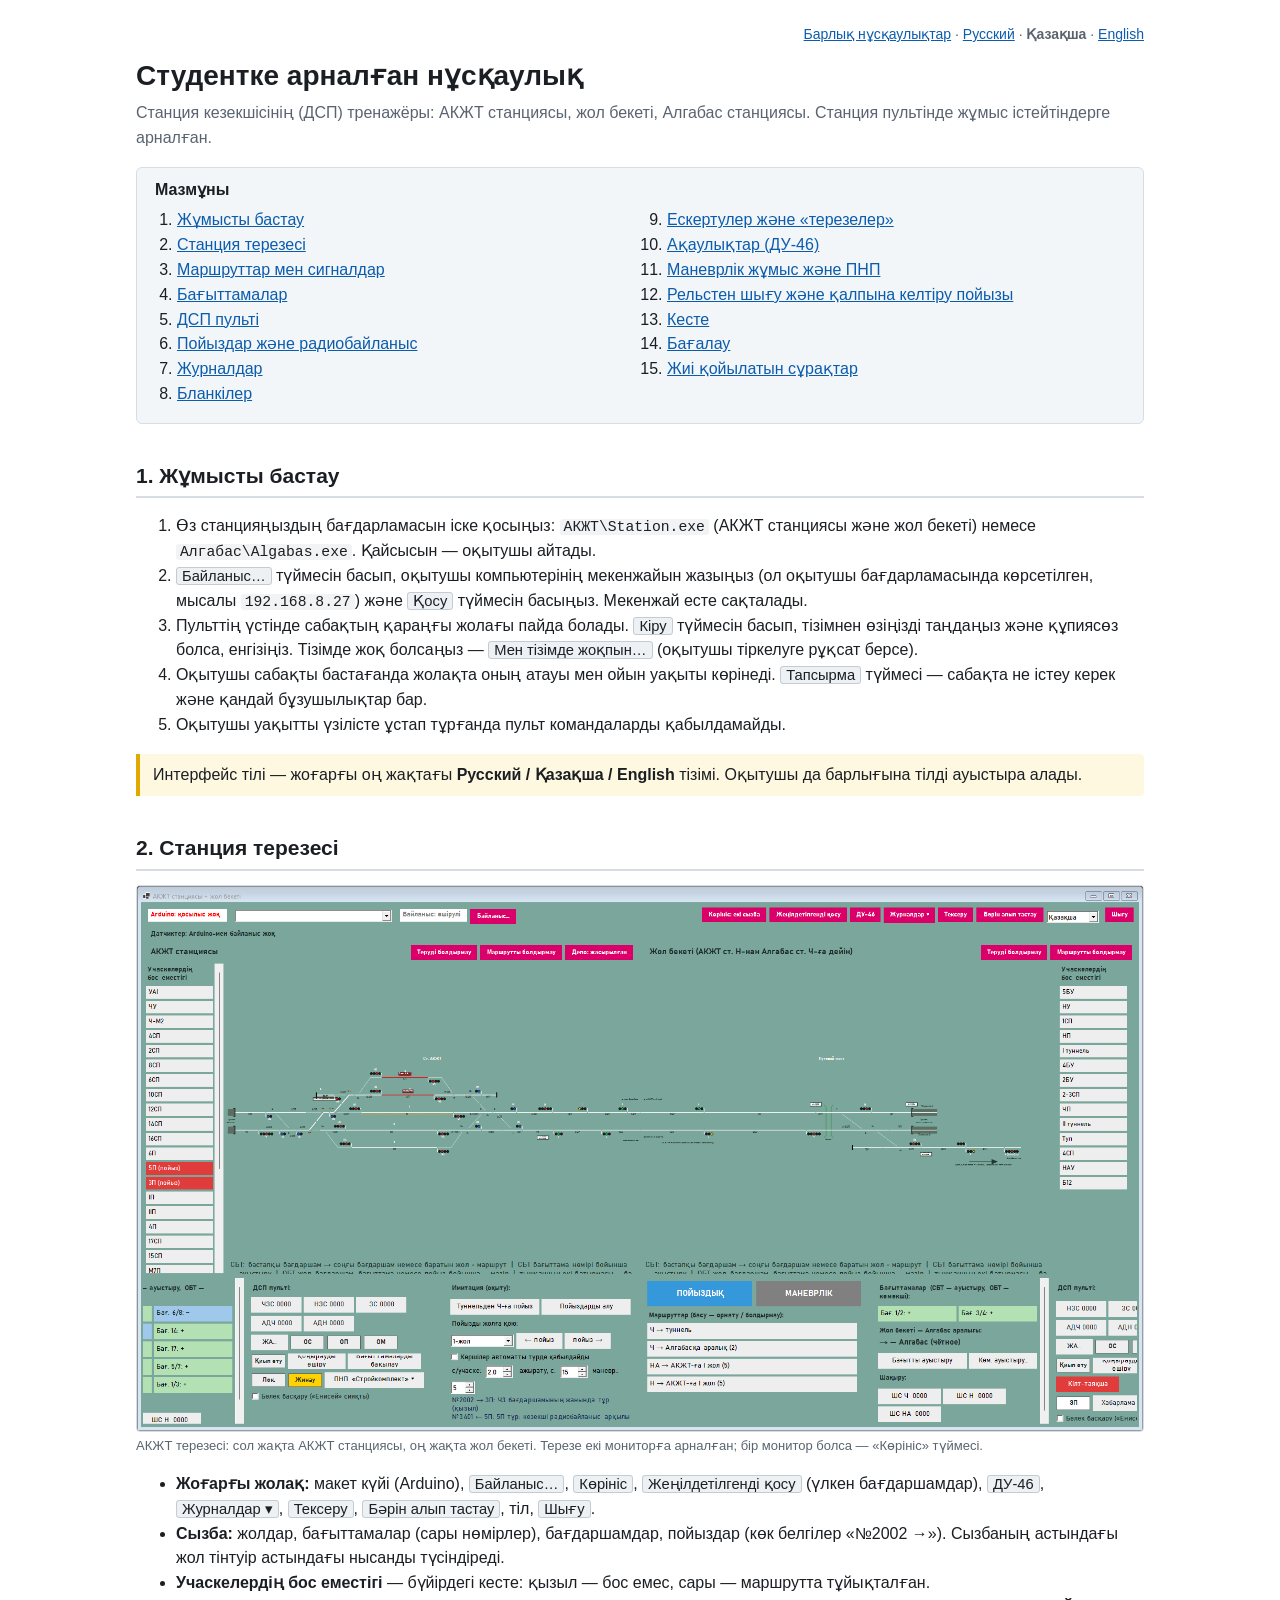
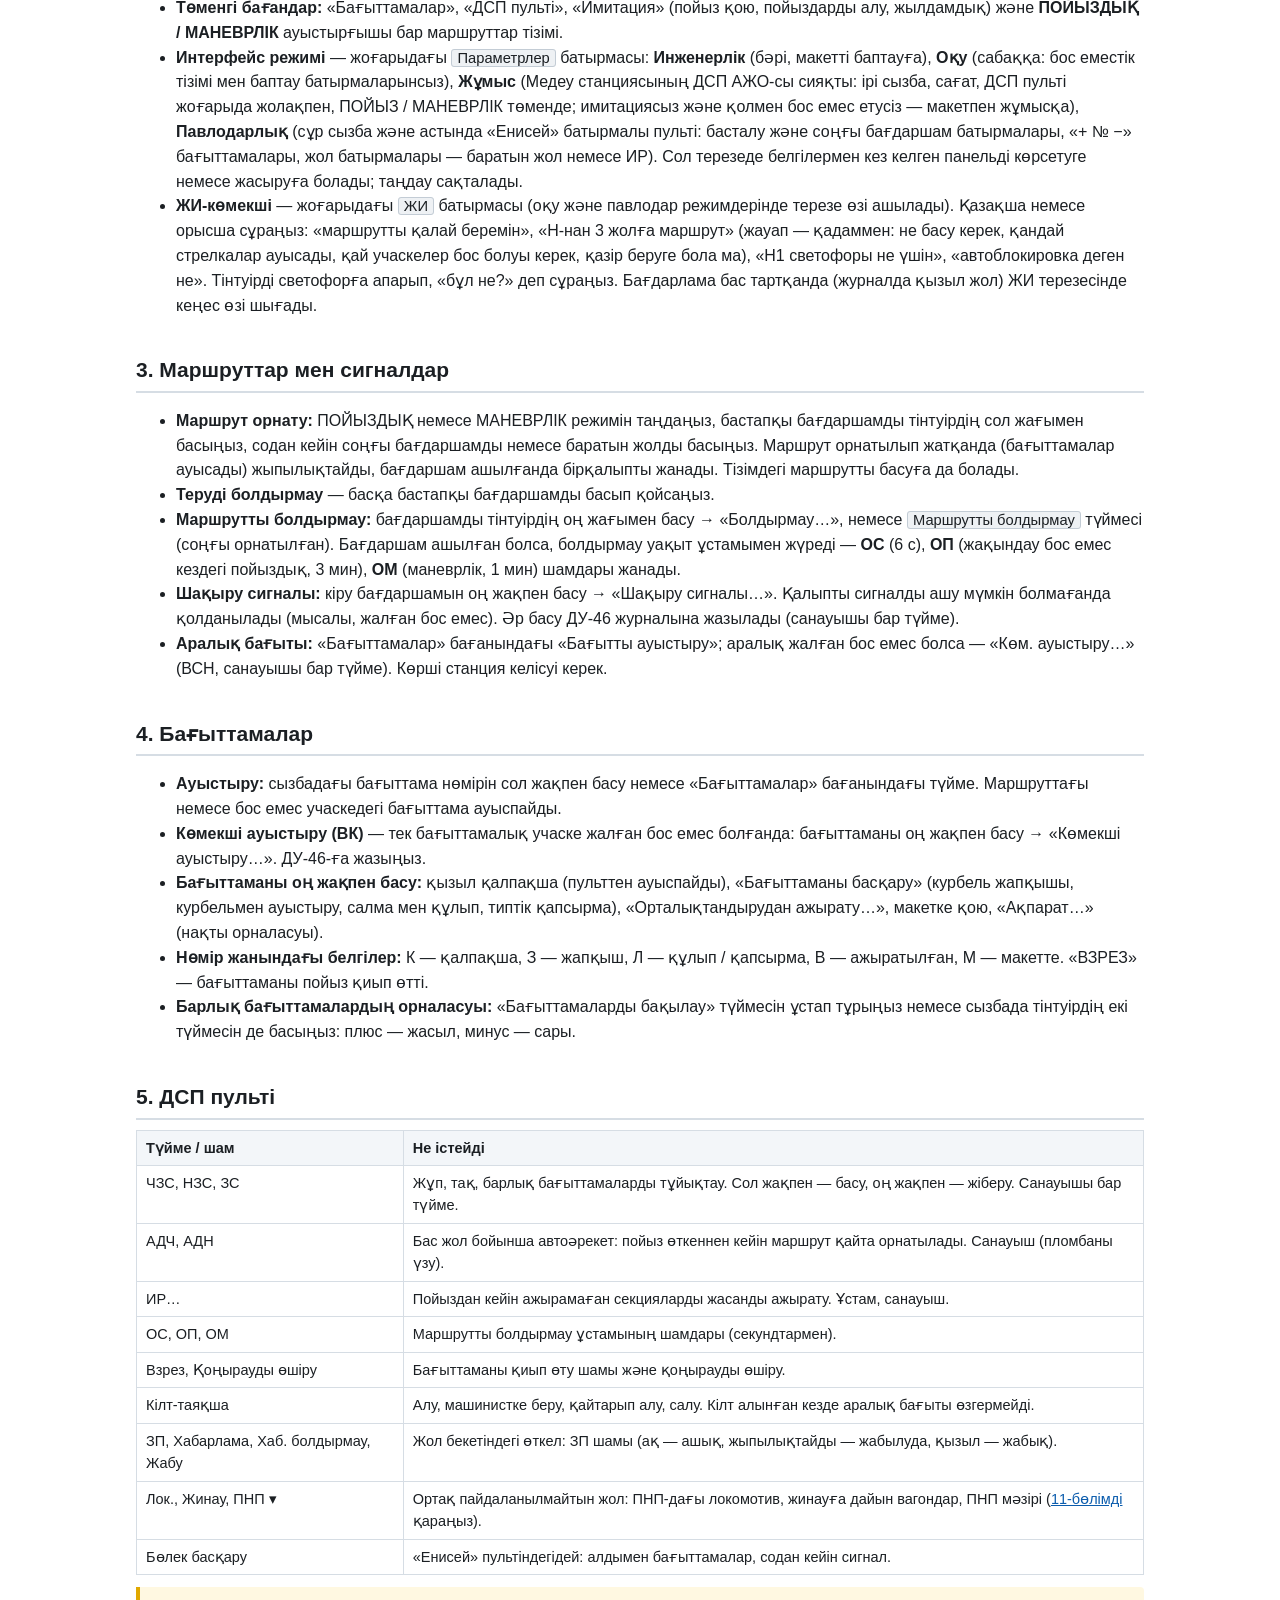
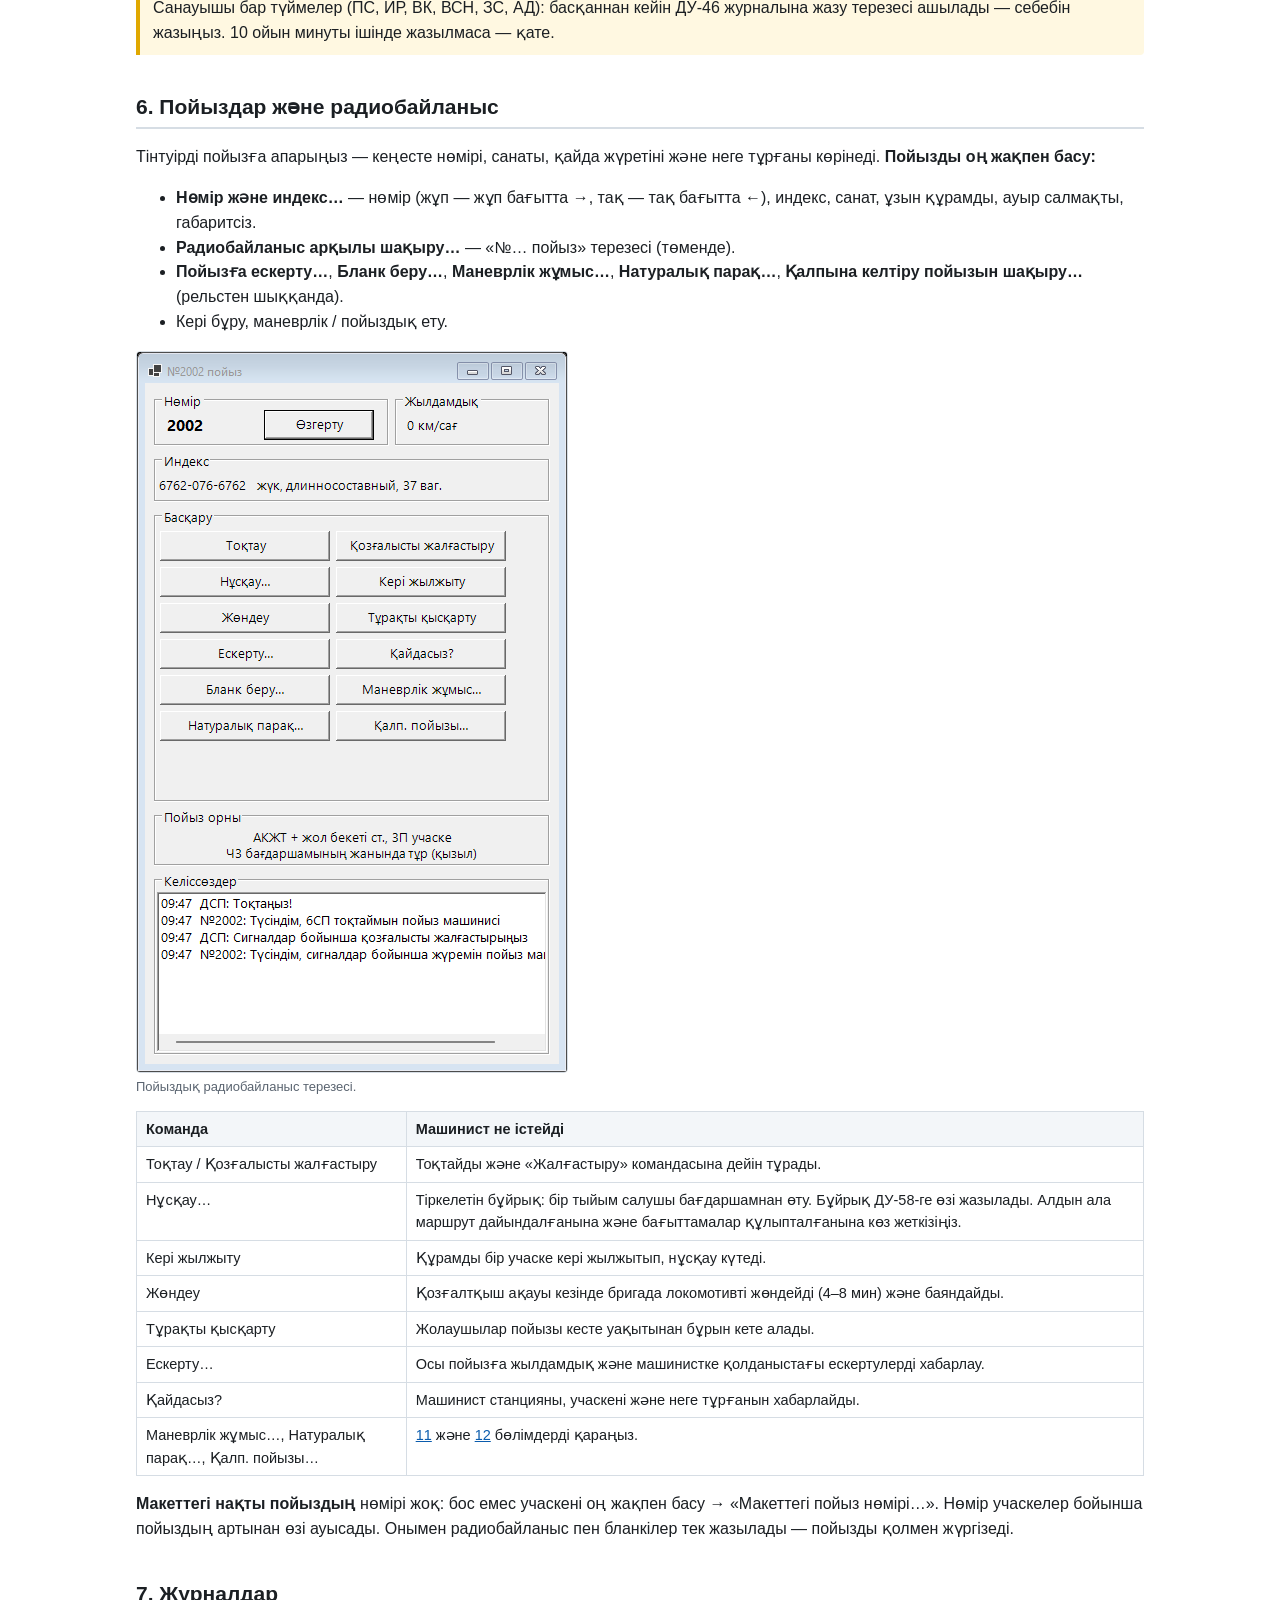
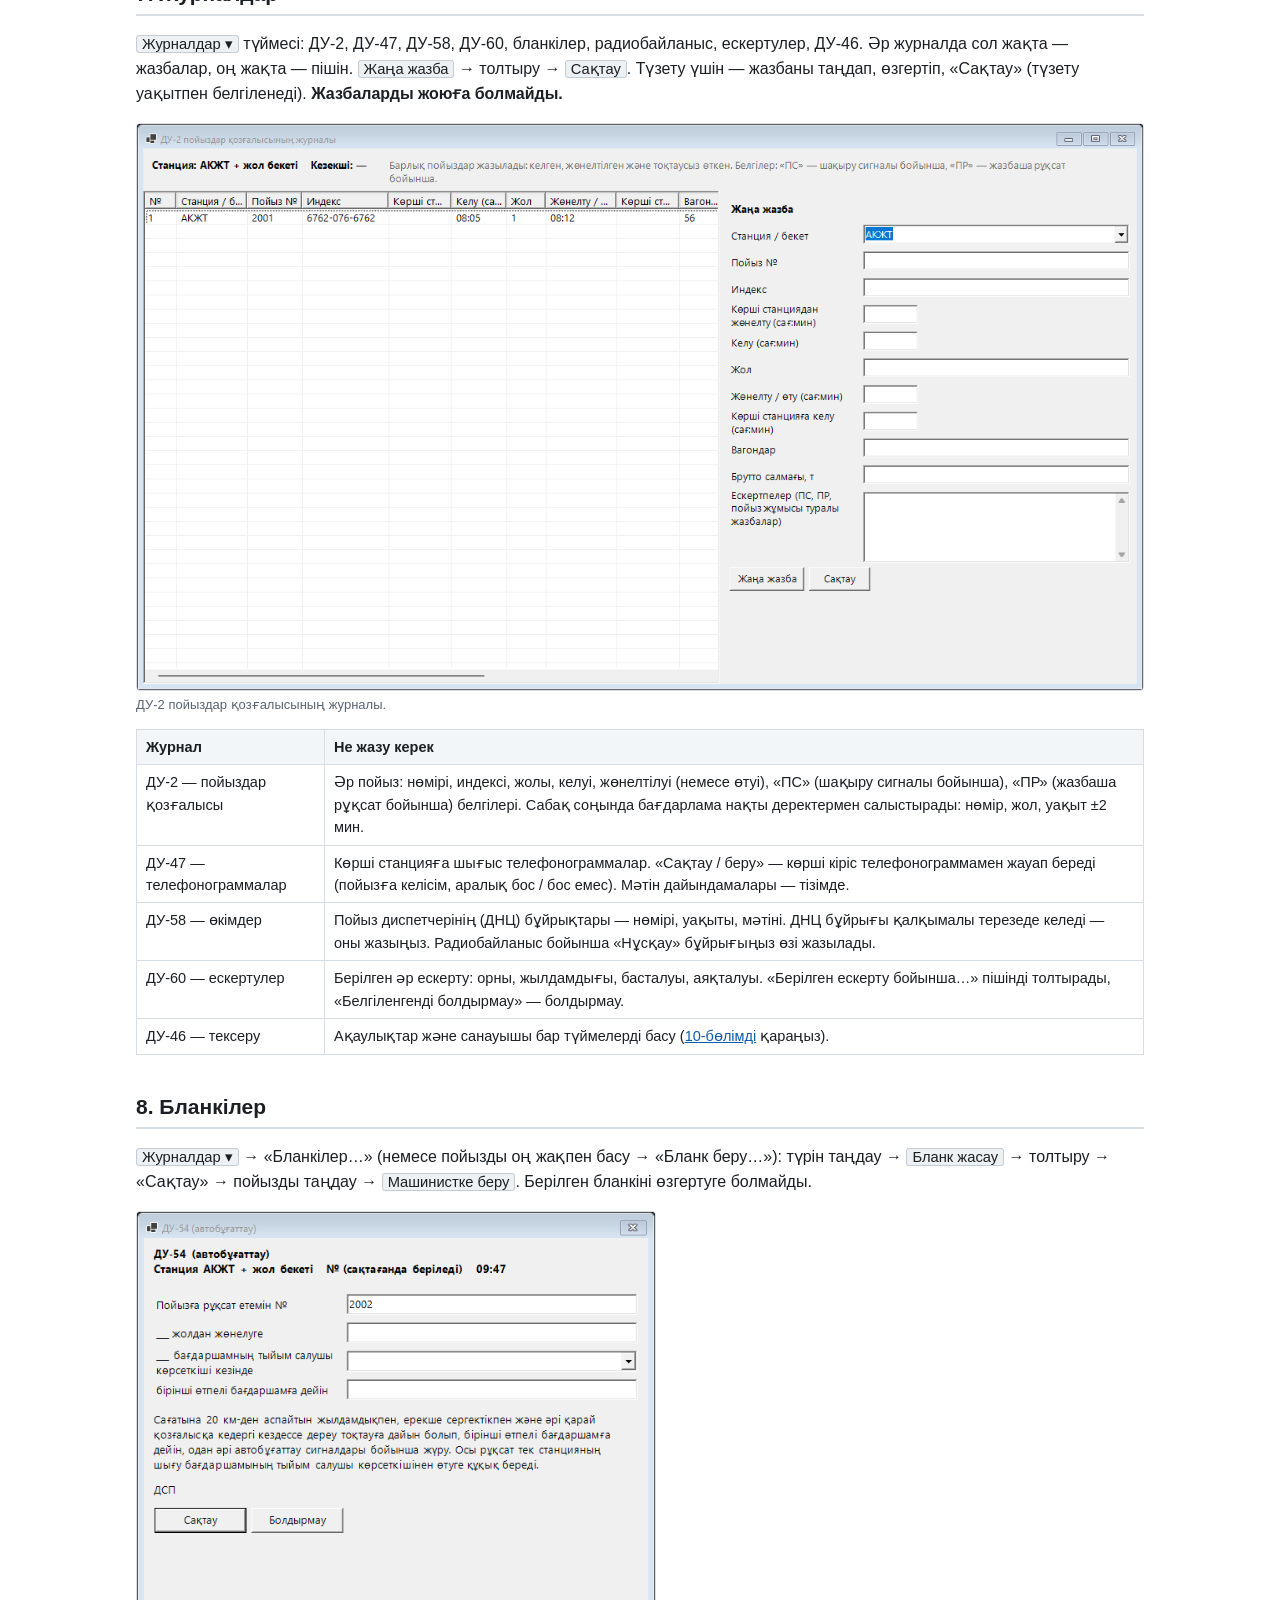
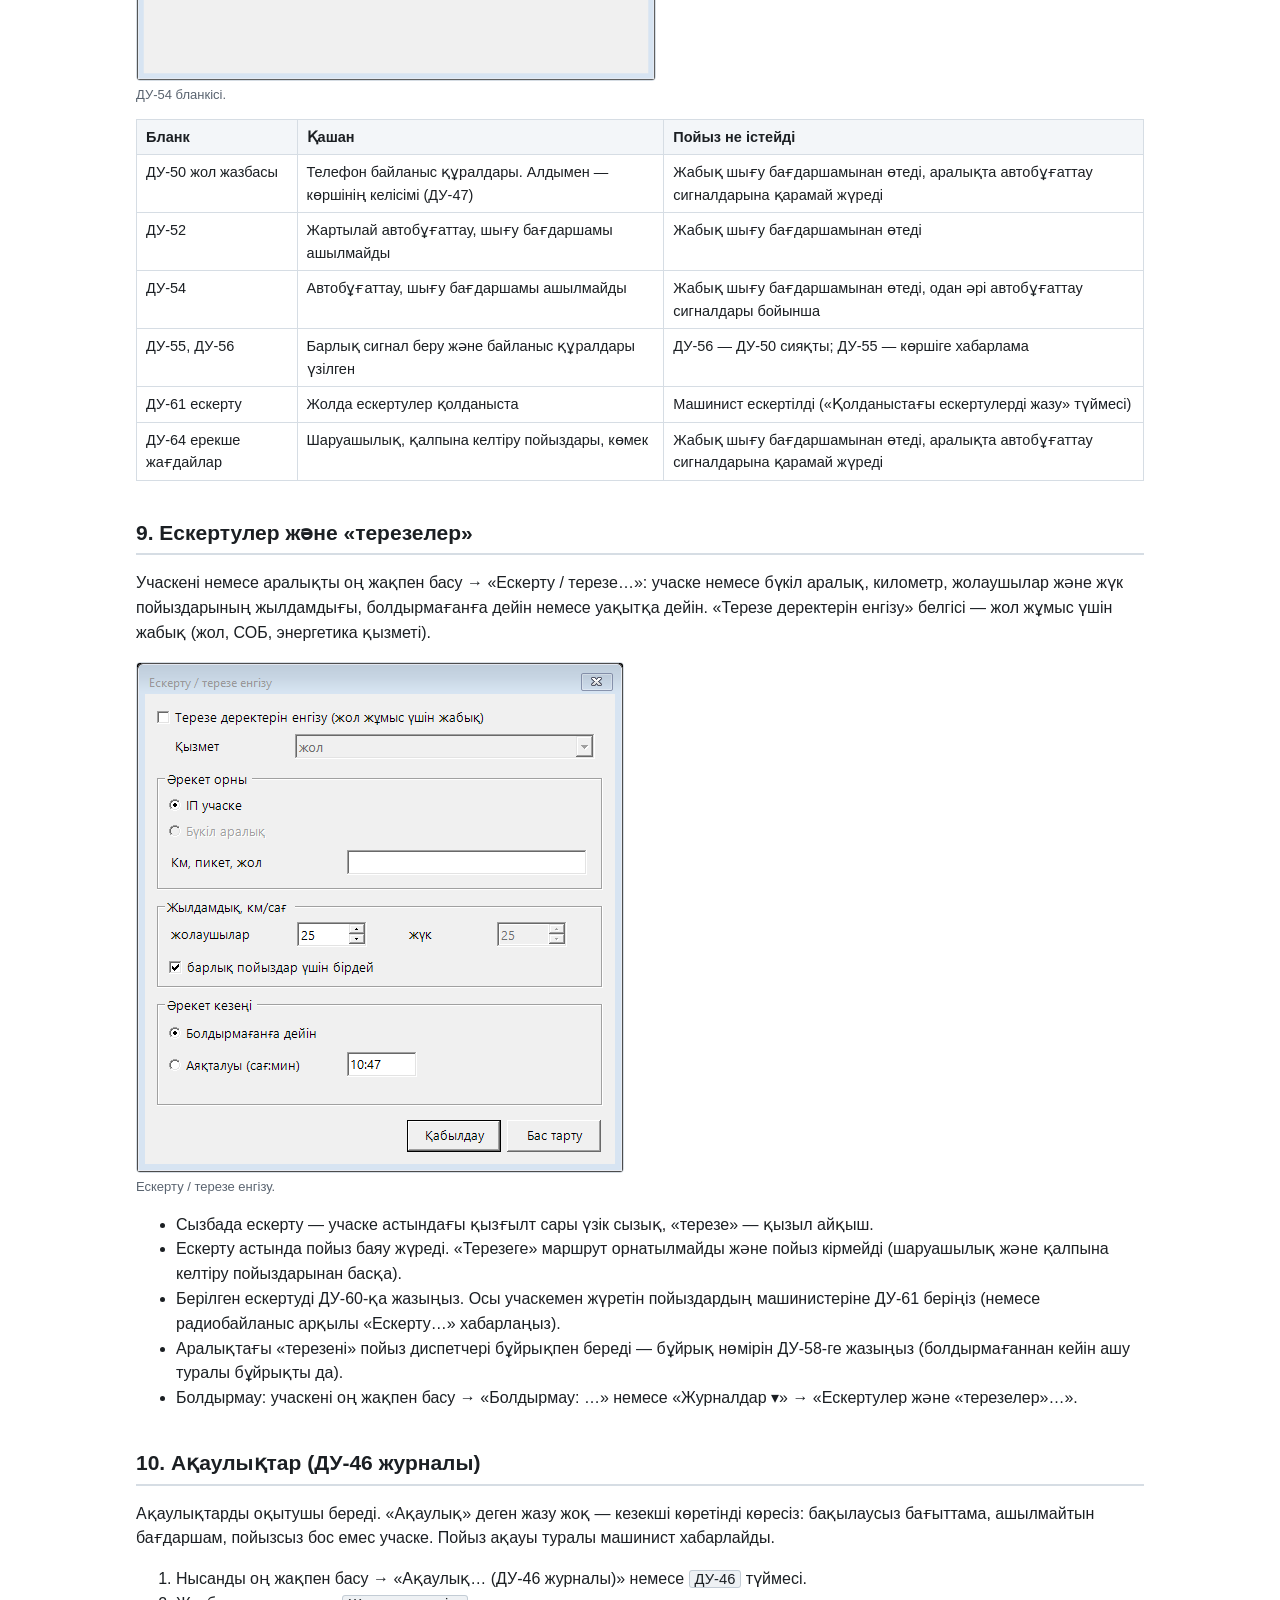
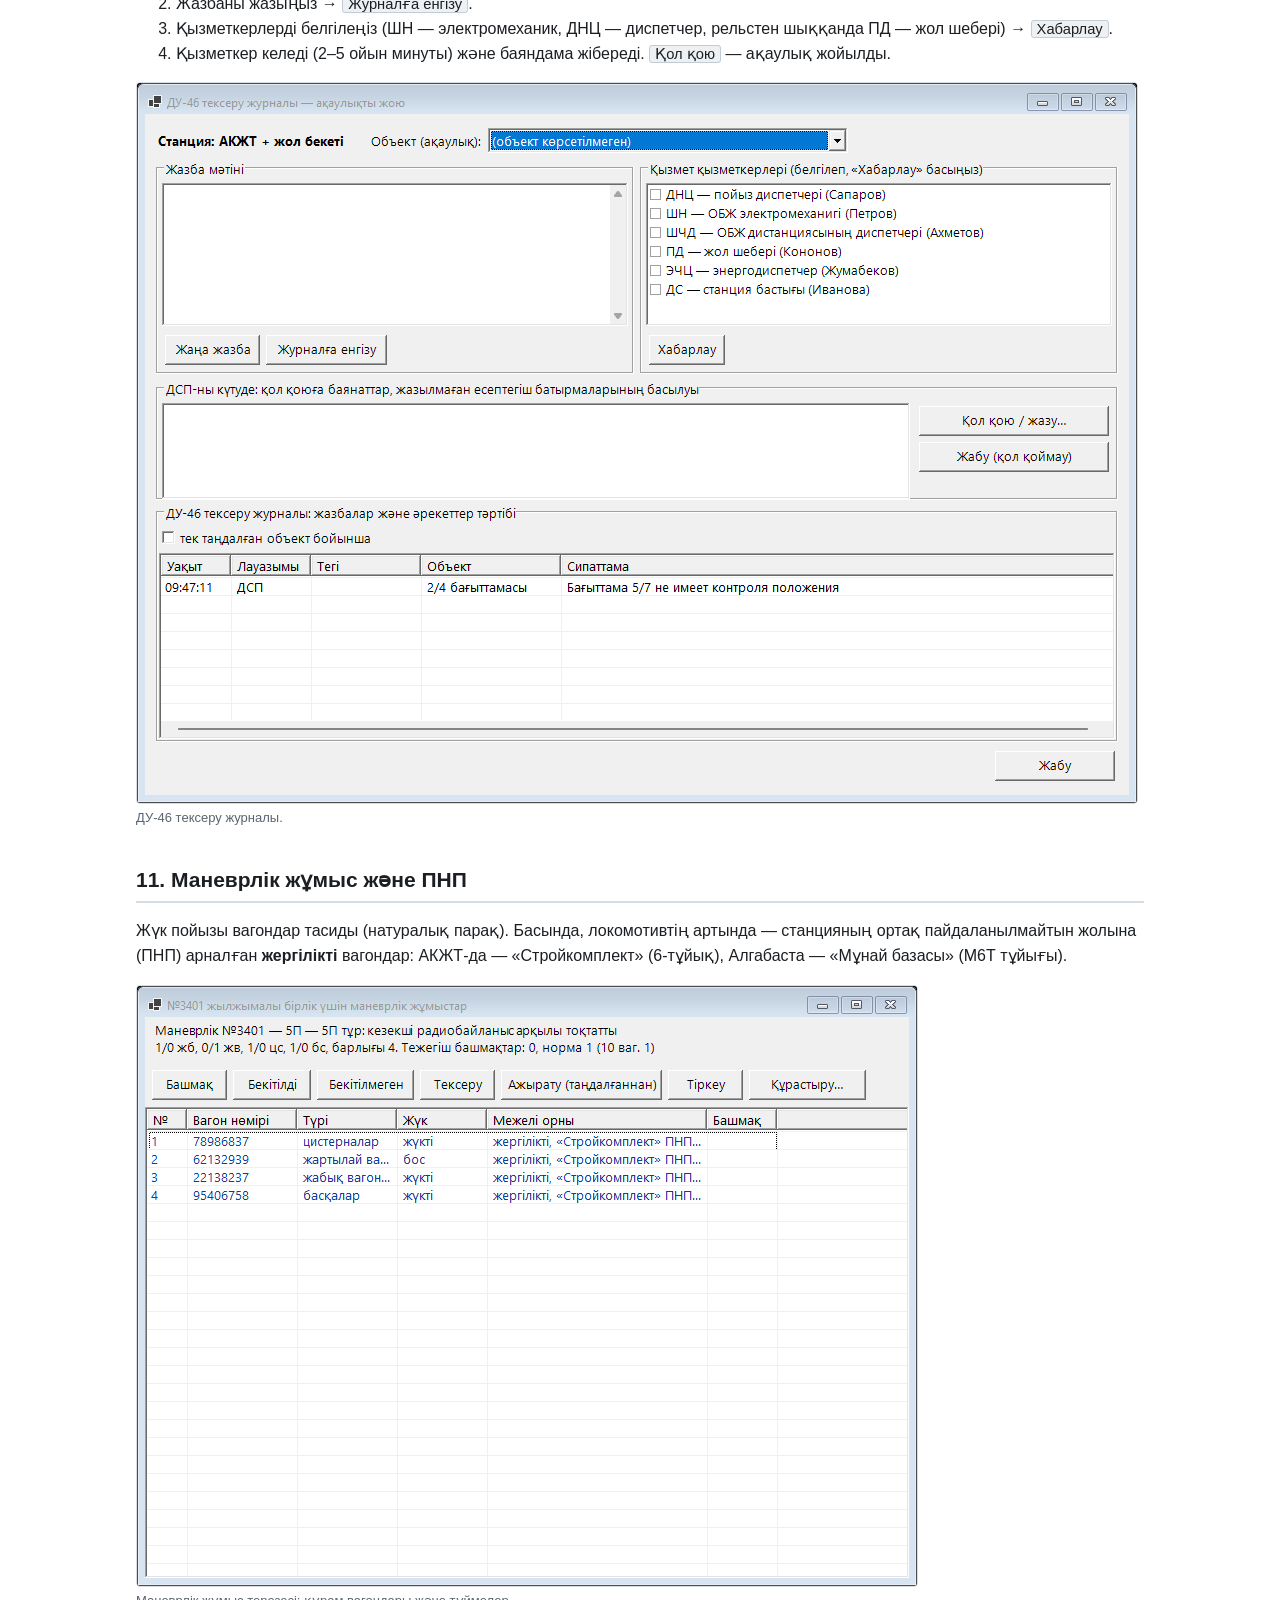
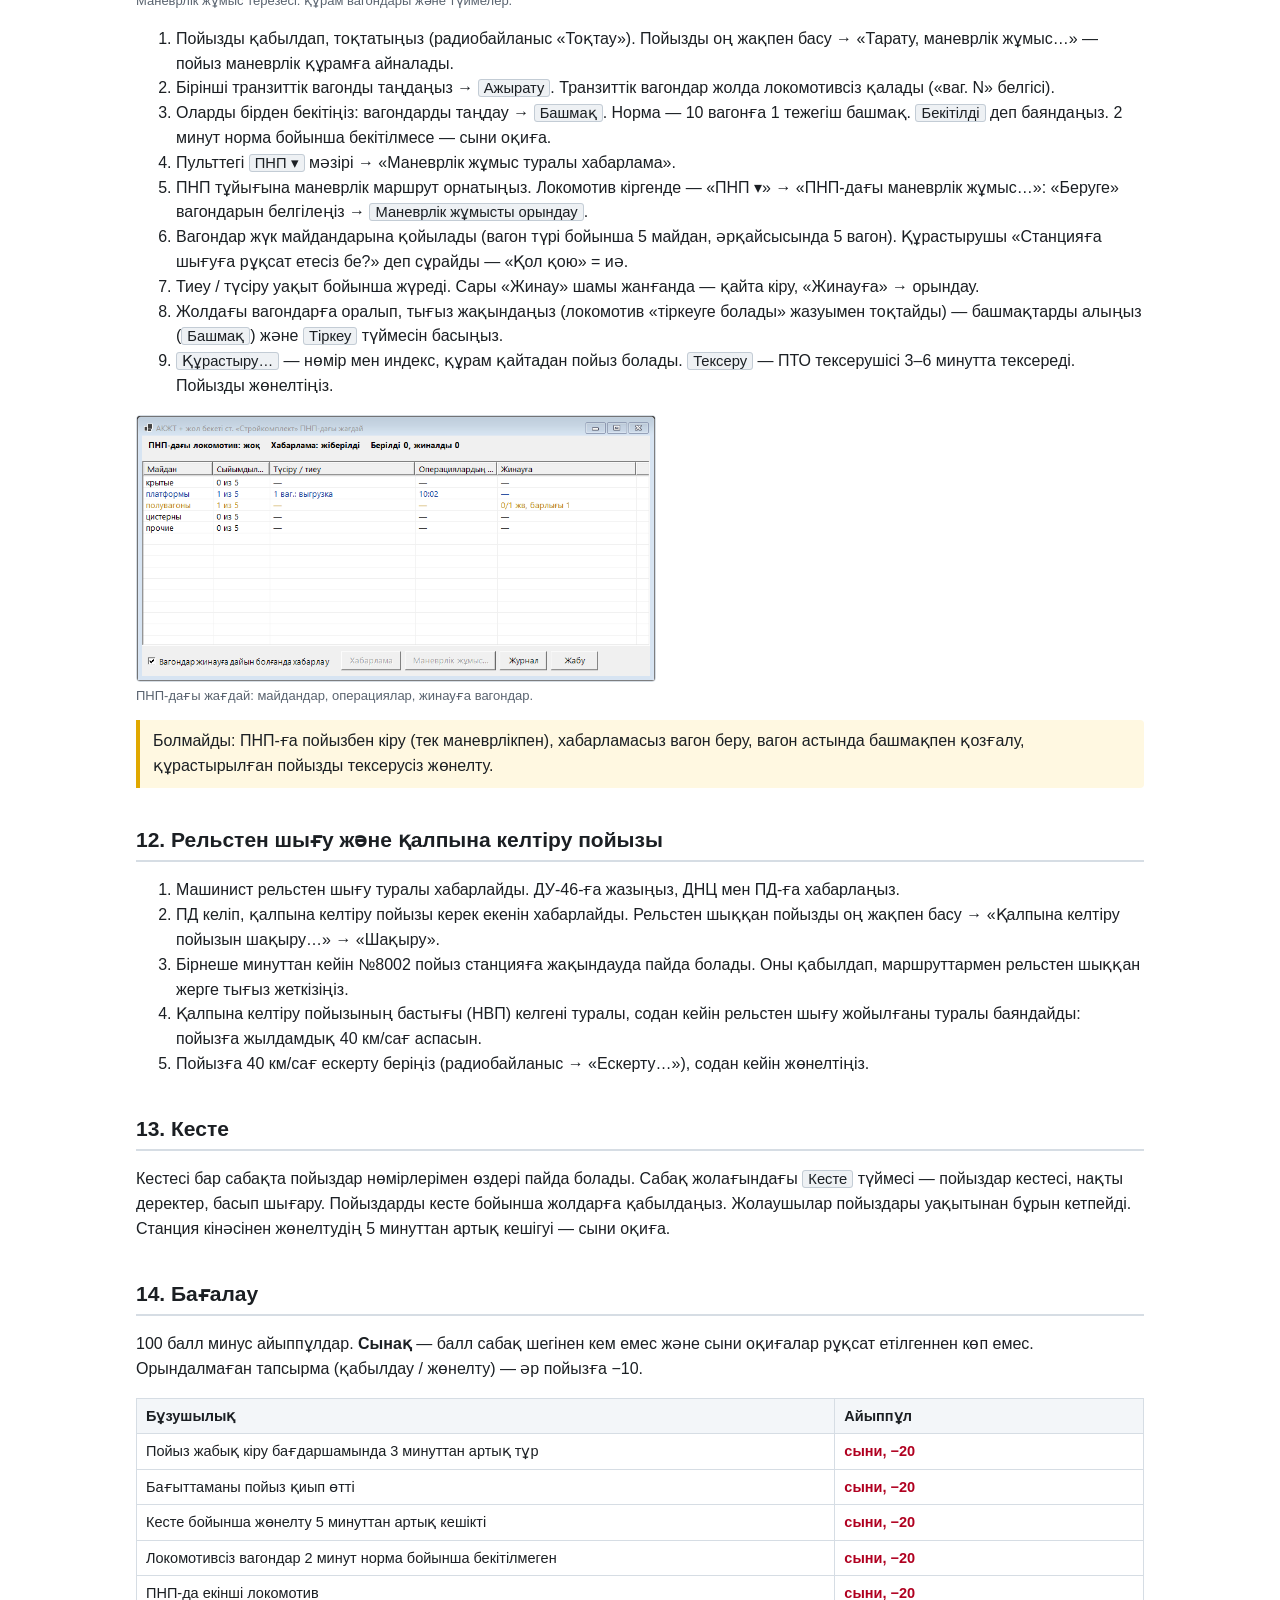
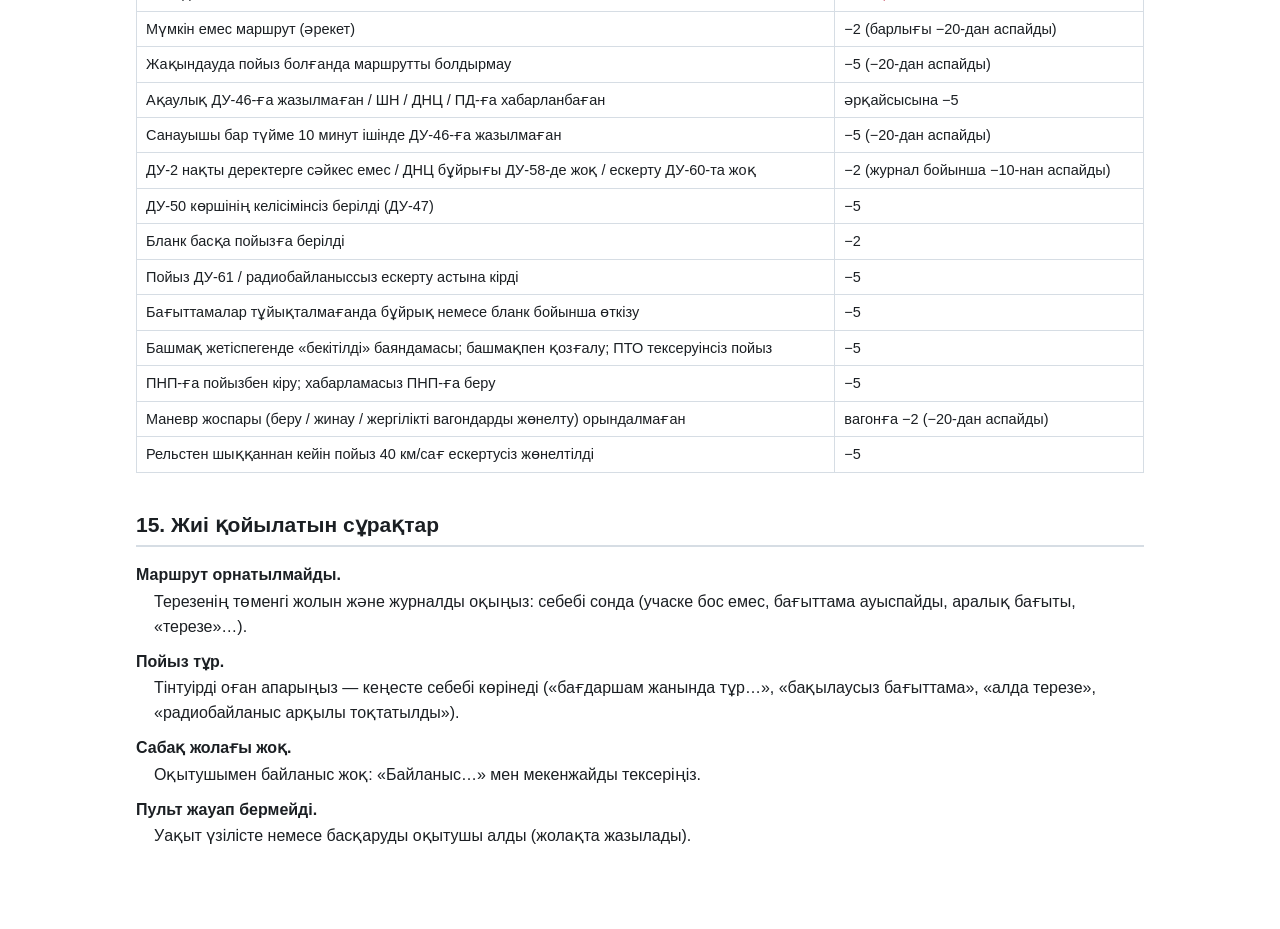
==== Последняя программа/arnur/готовая_программа/Инструкции/student_kk.html @ 36c5c327 "Тренажёр ДСП: первый коммит проекта (АКЖТ + пост, Алгабас, Преподаватель, Сервер) Импорт папки «Посл" ====
<!doctype html>
<html lang="kk">
<head>
<meta charset="utf-8">
<meta name="viewport" content="width=device-width, initial-scale=1">
<title>Студентке арналған нұсқаулық — ДСП тренажёры</title>
<link rel="stylesheet" href="style.css">
</head>
<body>
<main>
<nav class="lang"><a href="index.html">Барлық нұсқаулықтар</a> · <a href="student_ru.html">Русский</a> · <b>Қазақша</b> · <a href="student_en.html">English</a></nav>
<h1>Студентке арналған нұсқаулық</h1>
<p class="sub">Станция кезекшісінің (ДСП) тренажёры: АКЖТ станциясы, жол бекеті, Алгабас станциясы. Станция пультінде жұмыс істейтіндерге арналған.</p>

<nav class="toc"><b>Мазмұны</b>
<ol>
<li><a href="#start">Жұмысты бастау</a></li>
<li><a href="#window">Станция терезесі</a></li>
<li><a href="#routes">Маршруттар мен сигналдар</a></li>
<li><a href="#switches">Бағыттамалар</a></li>
<li><a href="#panel">ДСП пульті</a></li>
<li><a href="#trains">Пойыздар және радиобайланыс</a></li>
<li><a href="#journals">Журналдар</a></li>
<li><a href="#blanks">Бланкілер</a></li>
<li><a href="#warnings">Ескертулер және «терезелер»</a></li>
<li><a href="#faults">Ақаулықтар (ДУ-46)</a></li>
<li><a href="#shunting">Маневрлік жұмыс және ПНП</a></li>
<li><a href="#recovery">Рельстен шығу және қалпына келтіру пойызы</a></li>
<li><a href="#schedule">Кесте</a></li>
<li><a href="#score">Бағалау</a></li>
<li><a href="#faq">Жиі қойылатын сұрақтар</a></li>
</ol></nav>

<h2 id="start">1. Жұмысты бастау</h2>
<ol>
<li>Өз станцияңыздың бағдарламасын іске қосыңыз: <code>АКЖТ\Station.exe</code> (АКЖТ станциясы және жол бекеті) немесе <code>Алгабас\Algabas.exe</code>. Қайсысын — оқытушы айтады.</li>
<li><span class="btn">Байланыс…</span> түймесін басып, оқытушы компьютерінің мекенжайын жазыңыз (ол оқытушы бағдарламасында көрсетілген, мысалы <code>192.168.8.27</code>) және <span class="btn">Қосу</span> түймесін басыңыз. Мекенжай есте сақталады.</li>
<li>Пульттің үстінде сабақтың қараңғы жолағы пайда болады. <span class="btn">Кіру</span> түймесін басып, тізімнен өзіңізді таңдаңыз және құпиясөз болса, енгізіңіз. Тізімде жоқ болсаңыз — <span class="btn">Мен тізімде жоқпын…</span> (оқытушы тіркелуге рұқсат берсе).</li>
<li>Оқытушы сабақты бастағанда жолақта оның атауы мен ойын уақыты көрінеді. <span class="btn">Тапсырма</span> түймесі — сабақта не істеу керек және қандай бұзушылықтар бар.</li>
<li>Оқытушы уақытты үзілісте ұстап тұрғанда пульт командаларды қабылдамайды.</li>
</ol>
<div class="note">Интерфейс тілі — жоғарғы оң жақтағы <b>Русский / Қазақша / English</b> тізімі. Оқытушы да барлығына тілді ауыстыра алады.</div>

<h2 id="window">2. Станция терезесі</h2>
<figure><img src="img/station_kk.png" alt="АКЖТ станциясының терезесі"><figcaption>АКЖТ терезесі: сол жақта АКЖТ станциясы, оң жақта жол бекеті. Терезе екі мониторға арналған; бір монитор болса — «Көрініс» түймесі.</figcaption></figure>
<ul>
<li><b>Жоғарғы жолақ:</b> макет күйі (Arduino), <span class="btn">Байланыс…</span>, <span class="btn">Көрініс</span>, <span class="btn">Жеңілдетілгенді қосу</span> (үлкен бағдаршамдар), <span class="btn">ДУ-46</span>, <span class="btn">Журналдар ▾</span>, <span class="btn">Тексеру</span>, <span class="btn">Бәрін алып тастау</span>, тіл, <span class="btn">Шығу</span>.</li>
<li><b>Сызба:</b> жолдар, бағыттамалар (сары нөмірлер), бағдаршамдар, пойыздар (көк белгілер «№2002 →»). Сызбаның астындағы жол тінтуір астындағы нысанды түсіндіреді.</li>
<li><b>Учаскелердің бос еместігі</b> — бүйірдегі кесте: қызыл — бос емес, сары — маршрутта тұйықталған.</li>
<li><b>Төменгі бағандар:</b> «Бағыттамалар», «ДСП пульті», «Имитация» (пойыз қою, пойыздарды алу, жылдамдық) және <b>ПОЙЫЗДЫҚ / МАНЕВРЛІК</b> ауыстырғышы бар маршруттар тізімі.</li>
<li><b>Интерфейс режимі</b> — жоғарыдағы <span class="btn">Параметрлер</span> батырмасы: <b>Инженерлік</b> (бәрі, макетті баптауға), <b>Оқу</b> (сабаққа: бос еместік тізімі мен баптау батырмаларынсыз), <b>Жұмыс</b> (Медеу станциясының ДСП АЖО-сы сияқты: ірі сызба, сағат, ДСП пульті жоғарыда жолақпен, ПОЙЫЗ / МАНЕВРЛІК төменде; имитациясыз және қолмен бос емес етусіз — макетпен жұмысқа), <b>Павлодарлық</b> (сұр сызба және астында «Енисей» батырмалы пульті: басталу және соңғы бағдаршам батырмалары, «+ № −» бағыттамалары, жол батырмалары — баратын жол немесе ИР). Сол терезеде белгілермен кез келген панельді көрсетуге немесе жасыруға болады; таңдау сақталады.</li>
<li><b>ЖИ-көмекші</b> — жоғарыдағы <span class="btn">ЖИ</span> батырмасы (оқу және павлодар режимдерінде терезе өзі ашылады). Қазақша немесе орысша сұраңыз: «маршрутты қалай беремін», «Н-нан 3 жолға маршрут» (жауап — қадаммен: не басу керек, қандай стрелкалар ауысады, қай учаскелер бос болуы керек, қазір беруге бола ма), «Н1 светофоры не үшін», «автоблокировка деген не». Тінтуірді светофорға апарып, «бұл не?» деп сұраңыз. Бағдарлама бас тартқанда (журналда қызыл жол) ЖИ терезесінде кеңес өзі шығады.</li>
</ul>

<h2 id="routes">3. Маршруттар мен сигналдар</h2>
<ul>
<li><b>Маршрут орнату:</b> ПОЙЫЗДЫҚ немесе МАНЕВРЛІК режимін таңдаңыз, бастапқы бағдаршамды тінтуірдің сол жағымен басыңыз, содан кейін соңғы бағдаршамды немесе баратын жолды басыңыз. Маршрут орнатылып жатқанда (бағыттамалар ауысады) жыпылықтайды, бағдаршам ашылғанда бірқалыпты жанады. Тізімдегі маршрутты басуға да болады.</li>
<li><b>Теруді болдырмау</b> — басқа бастапқы бағдаршамды басып қойсаңыз.</li>
<li><b>Маршрутты болдырмау:</b> бағдаршамды тінтуірдің оң жағымен басу → «Болдырмау…», немесе <span class="btn">Маршрутты болдырмау</span> түймесі (соңғы орнатылған). Бағдаршам ашылған болса, болдырмау уақыт ұстамымен жүреді — <b>ОС</b> (6 с), <b>ОП</b> (жақындау бос емес кездегі пойыздық, 3 мин), <b>ОМ</b> (маневрлік, 1 мин) шамдары жанады.</li>
<li><b>Шақыру сигналы:</b> кіру бағдаршамын оң жақпен басу → «Шақыру сигналы…». Қалыпты сигналды ашу мүмкін болмағанда қолданылады (мысалы, жалған бос емес). Әр басу ДУ-46 журналына жазылады (санауышы бар түйме).</li>
<li><b>Аралық бағыты:</b> «Бағыттамалар» бағанындағы «Бағытты ауыстыру»; аралық жалған бос емес болса — «Көм. ауыстыру…» (ВСН, санауышы бар түйме). Көрші станция келісуі керек.</li>
</ul>

<h2 id="switches">4. Бағыттамалар</h2>
<ul>
<li><b>Ауыстыру:</b> сызбадағы бағыттама нөмірін сол жақпен басу немесе «Бағыттамалар» бағанындағы түйме. Маршруттағы немесе бос емес учаскедегі бағыттама ауыспайды.</li>
<li><b>Көмекші ауыстыру (ВК)</b> — тек бағыттамалық учаске жалған бос емес болғанда: бағыттаманы оң жақпен басу → «Көмекші ауыстыру…». ДУ-46-ға жазыңыз.</li>
<li><b>Бағыттаманы оң жақпен басу:</b> қызыл қалпақша (пульттен ауыспайды), «Бағыттаманы басқару» (курбель жапқышы, курбельмен ауыстыру, салма мен құлып, типтік қапсырма), «Орталықтандырудан ажырату…», макетке қою, «Ақпарат…» (нақты орналасуы).</li>
<li><b>Нөмір жанындағы белгілер:</b> К — қалпақша, З — жапқыш, Л — құлып / қапсырма, В — ажыратылған, М — макетте. «ВЗРЕЗ» — бағыттаманы пойыз қиып өтті.</li>
<li><b>Барлық бағыттамалардың орналасуы:</b> «Бағыттамаларды бақылау» түймесін ұстап тұрыңыз немесе сызбада тінтуірдің екі түймесін де басыңыз: плюс — жасыл, минус — сары.</li>
</ul>

<h2 id="panel">5. ДСП пульті</h2>
<table>
<tr><th>Түйме / шам</th><th>Не істейді</th></tr>
<tr><td>ЧЗС, НЗС, ЗС</td><td>Жұп, тақ, барлық бағыттамаларды тұйықтау. Сол жақпен — басу, оң жақпен — жіберу. Санауышы бар түйме.</td></tr>
<tr><td>АДЧ, АДН</td><td>Бас жол бойынша автоәрекет: пойыз өткеннен кейін маршрут қайта орнатылады. Санауыш (пломбаны үзу).</td></tr>
<tr><td>ИР…</td><td>Пойыздан кейін ажырамаған секцияларды жасанды ажырату. Ұстам, санауыш.</td></tr>
<tr><td>ОС, ОП, ОМ</td><td>Маршрутты болдырмау ұстамының шамдары (секундтармен).</td></tr>
<tr><td>Взрез, Қоңырауды өшіру</td><td>Бағыттаманы қиып өту шамы және қоңырауды өшіру.</td></tr>
<tr><td>Кілт-таяқша</td><td>Алу, машинистке беру, қайтарып алу, салу. Кілт алынған кезде аралық бағыты өзгермейді.</td></tr>
<tr><td>ЗП, Хабарлама, Хаб. болдырмау, Жабу</td><td>Жол бекетіндегі өткел: ЗП шамы (ақ — ашық, жыпылықтайды — жабылуда, қызыл — жабық).</td></tr>
<tr><td>Лок., Жинау, ПНП ▾</td><td>Ортақ пайдаланылмайтын жол: ПНП-дағы локомотив, жинауға дайын вагондар, ПНП мәзірі (<a href="#shunting">11-бөлімді</a> қараңыз).</td></tr>
<tr><td>Бөлек басқару</td><td>«Енисей» пультіндегідей: алдымен бағыттамалар, содан кейін сигнал.</td></tr>
</table>
<div class="note">Санауышы бар түймелер (ПС, ИР, ВК, ВСН, ЗС, АД): басқаннан кейін ДУ-46 журналына жазу терезесі ашылады — себебін жазыңыз. 10 ойын минуты ішінде жазылмаса — қате.</div>

<h2 id="trains">6. Пойыздар және радиобайланыс</h2>
<p>Тінтуірді пойызға апарыңыз — кеңесте нөмірі, санаты, қайда жүретіні және неге тұрғаны көрінеді. <b>Пойызды оң жақпен басу:</b></p>
<ul>
<li><b>Нөмір және индекс…</b> — нөмір (жұп — жұп бағытта →, тақ — тақ бағытта ←), индекс, санат, ұзын құрамды, ауыр салмақты, габаритсіз.</li>
<li><b>Радиобайланыс арқылы шақыру…</b> — «№… пойыз» терезесі (төменде).</li>
<li><b>Пойызға ескерту…</b>, <b>Бланк беру…</b>, <b>Маневрлік жұмыс…</b>, <b>Натуралық парақ…</b>, <b>Қалпына келтіру пойызын шақыру…</b> (рельстен шыққанда).</li>
<li>Кері бұру, маневрлік / пойыздық ету.</li>
</ul>
<figure class="small"><img src="img/radio_kk.png" alt="Радиобайланыс"><figcaption>Пойыздық радиобайланыс терезесі.</figcaption></figure>
<table>
<tr><th>Команда</th><th>Машинист не істейді</th></tr>
<tr><td>Тоқтау / Қозғалысты жалғастыру</td><td>Тоқтайды және «Жалғастыру» командасына дейін тұрады.</td></tr>
<tr><td>Нұсқау…</td><td>Тіркелетін бұйрық: бір тыйым салушы бағдаршамнан өту. Бұйрық ДУ-58-ге өзі жазылады. Алдын ала маршрут дайындалғанына және бағыттамалар құлыпталғанына көз жеткізіңіз.</td></tr>
<tr><td>Кері жылжыту</td><td>Құрамды бір учаске кері жылжытып, нұсқау күтеді.</td></tr>
<tr><td>Жөндеу</td><td>Қозғалтқыш ақауы кезінде бригада локомотивті жөндейді (4–8 мин) және баяндайды.</td></tr>
<tr><td>Тұрақты қысқарту</td><td>Жолаушылар пойызы кесте уақытынан бұрын кете алады.</td></tr>
<tr><td>Ескерту…</td><td>Осы пойызға жылдамдық және машинистке қолданыстағы ескертулерді хабарлау.</td></tr>
<tr><td>Қайдасыз?</td><td>Машинист станцияны, учаскені және неге тұрғанын хабарлайды.</td></tr>
<tr><td>Маневрлік жұмыс…, Натуралық парақ…, Қалп. пойызы…</td><td><a href="#shunting">11</a> және <a href="#recovery">12</a> бөлімдерді қараңыз.</td></tr>
</table>
<p><b>Макеттегі нақты пойыздың</b> нөмірі жоқ: бос емес учаскені оң жақпен басу → «Макеттегі пойыз нөмірі…». Нөмір учаскелер бойынша пойыздың артынан өзі ауысады. Онымен радиобайланыс пен бланкілер тек жазылады — пойызды қолмен жүргізеді.</p>

<h2 id="journals">7. Журналдар</h2>
<p><span class="btn">Журналдар ▾</span> түймесі: ДУ-2, ДУ-47, ДУ-58, ДУ-60, бланкілер, радиобайланыс, ескертулер, ДУ-46. Әр журналда сол жақта — жазбалар, оң жақта — пішін. <span class="btn">Жаңа жазба</span> → толтыру → <span class="btn">Сақтау</span>. Түзету үшін — жазбаны таңдап, өзгертіп, «Сақтау» (түзету уақытпен белгіленеді). <b>Жазбаларды жоюға болмайды.</b></p>
<figure><img src="img/du2_kk.png" alt="ДУ-2 журналы"><figcaption>ДУ-2 пойыздар қозғалысының журналы.</figcaption></figure>
<table>
<tr><th>Журнал</th><th>Не жазу керек</th></tr>
<tr><td>ДУ-2 — пойыздар қозғалысы</td><td>Әр пойыз: нөмірі, индексі, жолы, келуі, жөнелтілуі (немесе өтуі), «ПС» (шақыру сигналы бойынша), «ПР» (жазбаша рұқсат бойынша) белгілері. Сабақ соңында бағдарлама нақты деректермен салыстырады: нөмір, жол, уақыт ±2 мин.</td></tr>
<tr><td>ДУ-47 — телефонограммалар</td><td>Көрші станцияға шығыс телефонограммалар. «Сақтау / беру» — көрші кіріс телефонограммамен жауап береді (пойызға келісім, аралық бос / бос емес). Мәтін дайындамалары — тізімде.</td></tr>
<tr><td>ДУ-58 — өкімдер</td><td>Пойыз диспетчерінің (ДНЦ) бұйрықтары — нөмірі, уақыты, мәтіні. ДНЦ бұйрығы қалқымалы терезеде келеді — оны жазыңыз. Радиобайланыс бойынша «Нұсқау» бұйрығыңыз өзі жазылады.</td></tr>
<tr><td>ДУ-60 — ескертулер</td><td>Берілген әр ескерту: орны, жылдамдығы, басталуы, аяқталуы. «Берілген ескерту бойынша…» пішінді толтырады, «Белгіленгенді болдырмау» — болдырмау.</td></tr>
<tr><td>ДУ-46 — тексеру</td><td>Ақаулықтар және санауышы бар түймелерді басу (<a href="#faults">10-бөлімді</a> қараңыз).</td></tr>
</table>

<h2 id="blanks">8. Бланкілер</h2>
<p><span class="btn">Журналдар ▾</span> → «Бланкілер…» (немесе пойызды оң жақпен басу → «Бланк беру…»): түрін таңдау → <span class="btn">Бланк жасау</span> → толтыру → «Сақтау» → пойызды таңдау → <span class="btn">Машинистке беру</span>. Берілген бланкіні өзгертуге болмайды.</p>
<figure class="small"><img src="img/du54_kk.png" alt="ДУ-54 бланкісі"><figcaption>ДУ-54 бланкісі.</figcaption></figure>
<table>
<tr><th>Бланк</th><th>Қашан</th><th>Пойыз не істейді</th></tr>
<tr><td>ДУ-50 жол жазбасы</td><td>Телефон байланыс құралдары. Алдымен — көршінің келісімі (ДУ-47)</td><td>Жабық шығу бағдаршамынан өтеді, аралықта автобұғаттау сигналдарына қарамай жүреді</td></tr>
<tr><td>ДУ-52</td><td>Жартылай автобұғаттау, шығу бағдаршамы ашылмайды</td><td>Жабық шығу бағдаршамынан өтеді</td></tr>
<tr><td>ДУ-54</td><td>Автобұғаттау, шығу бағдаршамы ашылмайды</td><td>Жабық шығу бағдаршамынан өтеді, одан әрі автобұғаттау сигналдары бойынша</td></tr>
<tr><td>ДУ-55, ДУ-56</td><td>Барлық сигнал беру және байланыс құралдары үзілген</td><td>ДУ-56 — ДУ-50 сияқты; ДУ-55 — көршіге хабарлама</td></tr>
<tr><td>ДУ-61 ескерту</td><td>Жолда ескертулер қолданыста</td><td>Машинист ескертілді («Қолданыстағы ескертулерді жазу» түймесі)</td></tr>
<tr><td>ДУ-64 ерекше жағдайлар</td><td>Шаруашылық, қалпына келтіру пойыздары, көмек</td><td>Жабық шығу бағдаршамынан өтеді, аралықта автобұғаттау сигналдарына қарамай жүреді</td></tr>
</table>

<h2 id="warnings">9. Ескертулер және «терезелер»</h2>
<p>Учаскені немесе аралықты оң жақпен басу → «Ескерту / терезе…»: учаске немесе бүкіл аралық, километр, жолаушылар және жүк пойыздарының жылдамдығы, болдырмағанға дейін немесе уақытқа дейін. «Терезе деректерін енгізу» белгісі — жол жұмыс үшін жабық (жол, СОБ, энергетика қызметі).</p>
<figure class="small"><img src="img/restriction_kk.png" alt="Ескерту енгізу"><figcaption>Ескерту / терезе енгізу.</figcaption></figure>
<ul>
<li>Сызбада ескерту — учаске астындағы қызғылт сары үзік сызық, «терезе» — қызыл айқыш.</li>
<li>Ескерту астында пойыз баяу жүреді. «Терезеге» маршрут орнатылмайды және пойыз кірмейді (шаруашылық және қалпына келтіру пойыздарынан басқа).</li>
<li>Берілген ескертуді ДУ-60-қа жазыңыз. Осы учаскемен жүретін пойыздардың машинистеріне ДУ-61 беріңіз (немесе радиобайланыс арқылы «Ескерту…» хабарлаңыз).</li>
<li>Аралықтағы «терезені» пойыз диспетчері бұйрықпен береді — бұйрық нөмірін ДУ-58-ге жазыңыз (болдырмағаннан кейін ашу туралы бұйрықты да).</li>
<li>Болдырмау: учаскені оң жақпен басу → «Болдырмау: …» немесе «Журналдар ▾» → «Ескертулер және «терезелер»…».</li>
</ul>

<h2 id="faults">10. Ақаулықтар (ДУ-46 журналы)</h2>
<p>Ақаулықтарды оқытушы береді. «Ақаулық» деген жазу жоқ — кезекші көретінді көресіз: бақылаусыз бағыттама, ашылмайтын бағдаршам, пойызсыз бос емес учаске. Пойыз ақауы туралы машинист хабарлайды.</p>
<ol>
<li>Нысанды оң жақпен басу → «Ақаулық… (ДУ-46 журналы)» немесе <span class="btn">ДУ-46</span> түймесі.</li>
<li>Жазбаны жазыңыз → <span class="btn">Журналға енгізу</span>.</li>
<li>Қызметкерлерді белгілеңіз (ШН — электромеханик, ДНЦ — диспетчер, рельстен шыққанда ПД — жол шебері) → <span class="btn">Хабарлау</span>.</li>
<li>Қызметкер келеді (2–5 ойын минуты) және баяндама жібереді. <span class="btn">Қол қою</span> — ақаулық жойылды.</li>
</ol>
<figure><img src="img/du46_kk.png" alt="ДУ-46"><figcaption>ДУ-46 тексеру журналы.</figcaption></figure>

<h2 id="shunting">11. Маневрлік жұмыс және ПНП</h2>
<p>Жүк пойызы вагондар тасиды (натуралық парақ). Басында, локомотивтің артында — станцияның ортақ пайдаланылмайтын жолына (ПНП) арналған <b>жергілікті</b> вагондар: АКЖТ-да — «Стройкомплект» (6-тұйық), Алгабаста — «Мұнай базасы» (М6Т тұйығы).</p>
<figure><img src="img/shunt_kk.png" alt="Маневрлік жұмыс"><figcaption>Маневрлік жұмыс терезесі: құрам вагондары және түймелер.</figcaption></figure>
<ol>
<li>Пойызды қабылдап, тоқтатыңыз (радиобайланыс «Тоқтау»). Пойызды оң жақпен басу → «Тарату, маневрлік жұмыс…» — пойыз маневрлік құрамға айналады.</li>
<li>Бірінші транзиттік вагонды таңдаңыз → <span class="btn">Ажырату</span>. Транзиттік вагондар жолда локомотивсіз қалады («ваг. N» белгісі).</li>
<li>Оларды бірден бекітіңіз: вагондарды таңдау → <span class="btn">Башмақ</span>. Норма — 10 вагонға 1 тежегіш башмақ. <span class="btn">Бекітілді</span> деп баяндаңыз. 2 минут норма бойынша бекітілмесе — сыни оқиға.</li>
<li>Пульттегі <span class="btn">ПНП ▾</span> мәзірі → «Маневрлік жұмыс туралы хабарлама».</li>
<li>ПНП тұйығына маневрлік маршрут орнатыңыз. Локомотив кіргенде — «ПНП ▾» → «ПНП-дағы маневрлік жұмыс…»: «Беруге» вагондарын белгілеңіз → <span class="btn">Маневрлік жұмысты орындау</span>.</li>
<li>Вагондар жүк майдандарына қойылады (вагон түрі бойынша 5 майдан, әрқайсысында 5 вагон). Құрастырушы «Станцияға шығуға рұқсат етесіз бе?» деп сұрайды — «Қол қою» = иә.</li>
<li>Тиеу / түсіру уақыт бойынша жүреді. Сары «Жинау» шамы жанғанда — қайта кіру, «Жинауға» → орындау.</li>
<li>Жолдағы вагондарға оралып, тығыз жақындаңыз (локомотив «тіркеуге болады» жазуымен тоқтайды) — башмақтарды алыңыз (<span class="btn">Башмақ</span>) және <span class="btn">Тіркеу</span> түймесін басыңыз.</li>
<li><span class="btn">Құрастыру…</span> — нөмір мен индекс, құрам қайтадан пойыз болады. <span class="btn">Тексеру</span> — ПТО тексерушісі 3–6 минутта тексереді. Пойызды жөнелтіңіз.</li>
</ol>
<figure class="small"><img src="img/pnp_kk.png" alt="ПНП-дағы жағдай"><figcaption>ПНП-дағы жағдай: майдандар, операциялар, жинауға вагондар.</figcaption></figure>
<div class="note">Болмайды: ПНП-ға пойызбен кіру (тек маневрлікпен), хабарламасыз вагон беру, вагон астында башмақпен қозғалу, құрастырылған пойызды тексерусіз жөнелту.</div>

<h2 id="recovery">12. Рельстен шығу және қалпына келтіру пойызы</h2>
<ol>
<li>Машинист рельстен шығу туралы хабарлайды. ДУ-46-ға жазыңыз, ДНЦ мен ПД-ға хабарлаңыз.</li>
<li>ПД келіп, қалпына келтіру пойызы керек екенін хабарлайды. Рельстен шыққан пойызды оң жақпен басу → «Қалпына келтіру пойызын шақыру…» → «Шақыру».</li>
<li>Бірнеше минуттан кейін №8002 пойыз станцияға жақындауда пайда болады. Оны қабылдап, маршруттармен рельстен шыққан жерге тығыз жеткізіңіз.</li>
<li>Қалпына келтіру пойызының бастығы (НВП) келгені туралы, содан кейін рельстен шығу жойылғаны туралы баяндайды: пойызға жылдамдық 40 км/сағ аспасын.</li>
<li>Пойызға 40 км/сағ ескерту беріңіз (радиобайланыс → «Ескерту…»), содан кейін жөнелтіңіз.</li>
</ol>

<h2 id="schedule">13. Кесте</h2>
<p>Кестесі бар сабақта пойыздар нөмірлерімен өздері пайда болады. Сабақ жолағындағы <span class="btn">Кесте</span> түймесі — пойыздар кестесі, нақты деректер, басып шығару. Пойыздарды кесте бойынша жолдарға қабылдаңыз. Жолаушылар пойыздары уақытынан бұрын кетпейді. Станция кінәсінен жөнелтудің 5 минуттан артық кешігуі — сыни оқиға.</p>

<h2 id="score">14. Бағалау</h2>
<p>100 балл минус айыппұлдар. <b>Сынақ</b> — балл сабақ шегінен кем емес және сыни оқиғалар рұқсат етілгеннен көп емес. Орындалмаған тапсырма (қабылдау / жөнелту) — әр пойызға −10.</p>
<table>
<tr><th>Бұзушылық</th><th>Айыппұл</th></tr>
<tr><td>Пойыз жабық кіру бағдаршамында 3 минуттан артық тұр</td><td class="crit">сыни, −20</td></tr>
<tr><td>Бағыттаманы пойыз қиып өтті</td><td class="crit">сыни, −20</td></tr>
<tr><td>Кесте бойынша жөнелту 5 минуттан артық кешікті</td><td class="crit">сыни, −20</td></tr>
<tr><td>Локомотивсіз вагондар 2 минут норма бойынша бекітілмеген</td><td class="crit">сыни, −20</td></tr>
<tr><td>ПНП-да екінші локомотив</td><td class="crit">сыни, −20</td></tr>
<tr><td>Мүмкін емес маршрут (әрекет)</td><td>−2 (барлығы −20-дан аспайды)</td></tr>
<tr><td>Жақындауда пойыз болғанда маршрутты болдырмау</td><td>−5 (−20-дан аспайды)</td></tr>
<tr><td>Ақаулық ДУ-46-ға жазылмаған / ШН / ДНЦ / ПД-ға хабарланбаған</td><td>әрқайсысына −5</td></tr>
<tr><td>Санауышы бар түйме 10 минут ішінде ДУ-46-ға жазылмаған</td><td>−5 (−20-дан аспайды)</td></tr>
<tr><td>ДУ-2 нақты деректерге сәйкес емес / ДНЦ бұйрығы ДУ-58-де жоқ / ескерту ДУ-60-та жоқ</td><td>−2 (журнал бойынша −10-нан аспайды)</td></tr>
<tr><td>ДУ-50 көршінің келісімінсіз берілді (ДУ-47)</td><td>−5</td></tr>
<tr><td>Бланк басқа пойызға берілді</td><td>−2</td></tr>
<tr><td>Пойыз ДУ-61 / радиобайланыссыз ескерту астына кірді</td><td>−5</td></tr>
<tr><td>Бағыттамалар тұйықталмағанда бұйрық немесе бланк бойынша өткізу</td><td>−5</td></tr>
<tr><td>Башмақ жетіспегенде «бекітілді» баяндамасы; башмақпен қозғалу; ПТО тексеруінсіз пойыз</td><td>−5</td></tr>
<tr><td>ПНП-ға пойызбен кіру; хабарламасыз ПНП-ға беру</td><td>−5</td></tr>
<tr><td>Маневр жоспары (беру / жинау / жергілікті вагондарды жөнелту) орындалмаған</td><td>вагонға −2 (−20-дан аспайды)</td></tr>
<tr><td>Рельстен шыққаннан кейін пойыз 40 км/сағ ескертусіз жөнелтілді</td><td>−5</td></tr>
</table>

<h2 id="faq">15. Жиі қойылатын сұрақтар</h2>
<dl>
<dt>Маршрут орнатылмайды.</dt><dd>Терезенің төменгі жолын және журналды оқыңыз: себебі сонда (учаске бос емес, бағыттама ауыспайды, аралық бағыты, «терезе»…).</dd>
<dt>Пойыз тұр.</dt><dd>Тінтуірді оған апарыңыз — кеңесте себебі көрінеді («бағдаршам жанында тұр…», «бақылаусыз бағыттама», «алда терезе», «радиобайланыс арқылы тоқтатылды»).</dd>
<dt>Сабақ жолағы жоқ.</dt><dd>Оқытушымен байланыс жоқ: «Байланыс…» мен мекенжайды тексеріңіз.</dd>
<dt>Пульт жауап бермейді.</dt><dd>Уақыт үзілісте немесе басқаруды оқытушы алды (жолақта жазылады).</dd>
</dl>
</main>
</body>
</html>
---- Последняя программа/arnur/готовая_программа/Инструкции/style.css ----
/* Общий стиль инструкций тренажёра ДСП (23.10.2026) */
:root { --fg: #1b1f23; --muted: #5a6470; --accent: #0b5cad; --bg: #ffffff; --box: #f3f6f9; --border: #d6dde4; --note: #fff8e1; --noteb: #e0a800; --crit: #b00020; }
* { box-sizing: border-box; }
body { margin: 0; font-family: "Segoe UI", Arial, sans-serif; color: var(--fg); background: var(--bg); line-height: 1.55; font-size: 16px; }
main { max-width: 1040px; margin: 0 auto; padding: 24px 16px 64px; }
a { color: var(--accent); }
h1 { font-size: 28px; margin: 8px 0 4px; }
.sub { color: var(--muted); margin: 0 0 16px; }
h2 { font-size: 21px; margin: 36px 0 10px; padding-bottom: 4px; border-bottom: 2px solid var(--border); }
h3 { font-size: 17px; margin: 22px 0 6px; }
nav.lang { text-align: right; font-size: 14px; color: var(--muted); }
nav.toc { background: var(--box); border: 1px solid var(--border); border-radius: 6px; padding: 10px 18px; margin: 12px 0 8px; }
nav.toc ol { margin: 6px 0; padding-left: 22px; columns: 2; column-gap: 32px; }
figure { margin: 14px 0; }
figure img { max-width: 100%; height: auto; border: 1px solid var(--border); border-radius: 4px; display: block; }
figure.small img { max-width: 520px; }
figcaption { color: var(--muted); font-size: 13px; margin-top: 4px; }
table { border-collapse: collapse; width: 100%; font-size: 14.5px; margin: 10px 0; }
th, td { border: 1px solid var(--border); padding: 6px 9px; text-align: left; vertical-align: top; }
th { background: var(--box); }
td.crit { color: var(--crit); font-weight: 600; }
.note { background: var(--note); border-left: 4px solid var(--noteb); padding: 9px 13px; margin: 12px 0; border-radius: 0 4px 4px 0; }
.btn { background: #eef1f4; border: 1px solid #c3ccd5; border-radius: 3px; padding: 0 5px; font-size: 92%; white-space: nowrap; }
code { background: #f1f3f5; padding: 0 4px; border-radius: 3px; font-size: 92%; }
pre { background: #f6f8fa; border: 1px solid var(--border); padding: 10px 12px; overflow-x: auto; font-size: 13.5px; border-radius: 4px; }
dt { font-weight: 600; margin-top: 10px; }
dd { margin: 2px 0 0 18px; }
.cards { display: grid; grid-template-columns: repeat(auto-fit, minmax(260px, 1fr)); gap: 14px; margin: 18px 0; }
.card { border: 1px solid var(--border); border-radius: 8px; padding: 14px 16px; background: var(--box); }
.card h3 { margin-top: 0; }
@media (max-width: 640px) { nav.toc ol { columns: 1; } figure.small img { max-width: 100%; } table { font-size: 13px; } }
@media print { nav.lang { display: none; } main { max-width: none; } h2 { page-break-after: avoid; } figure { page-break-inside: avoid; } }
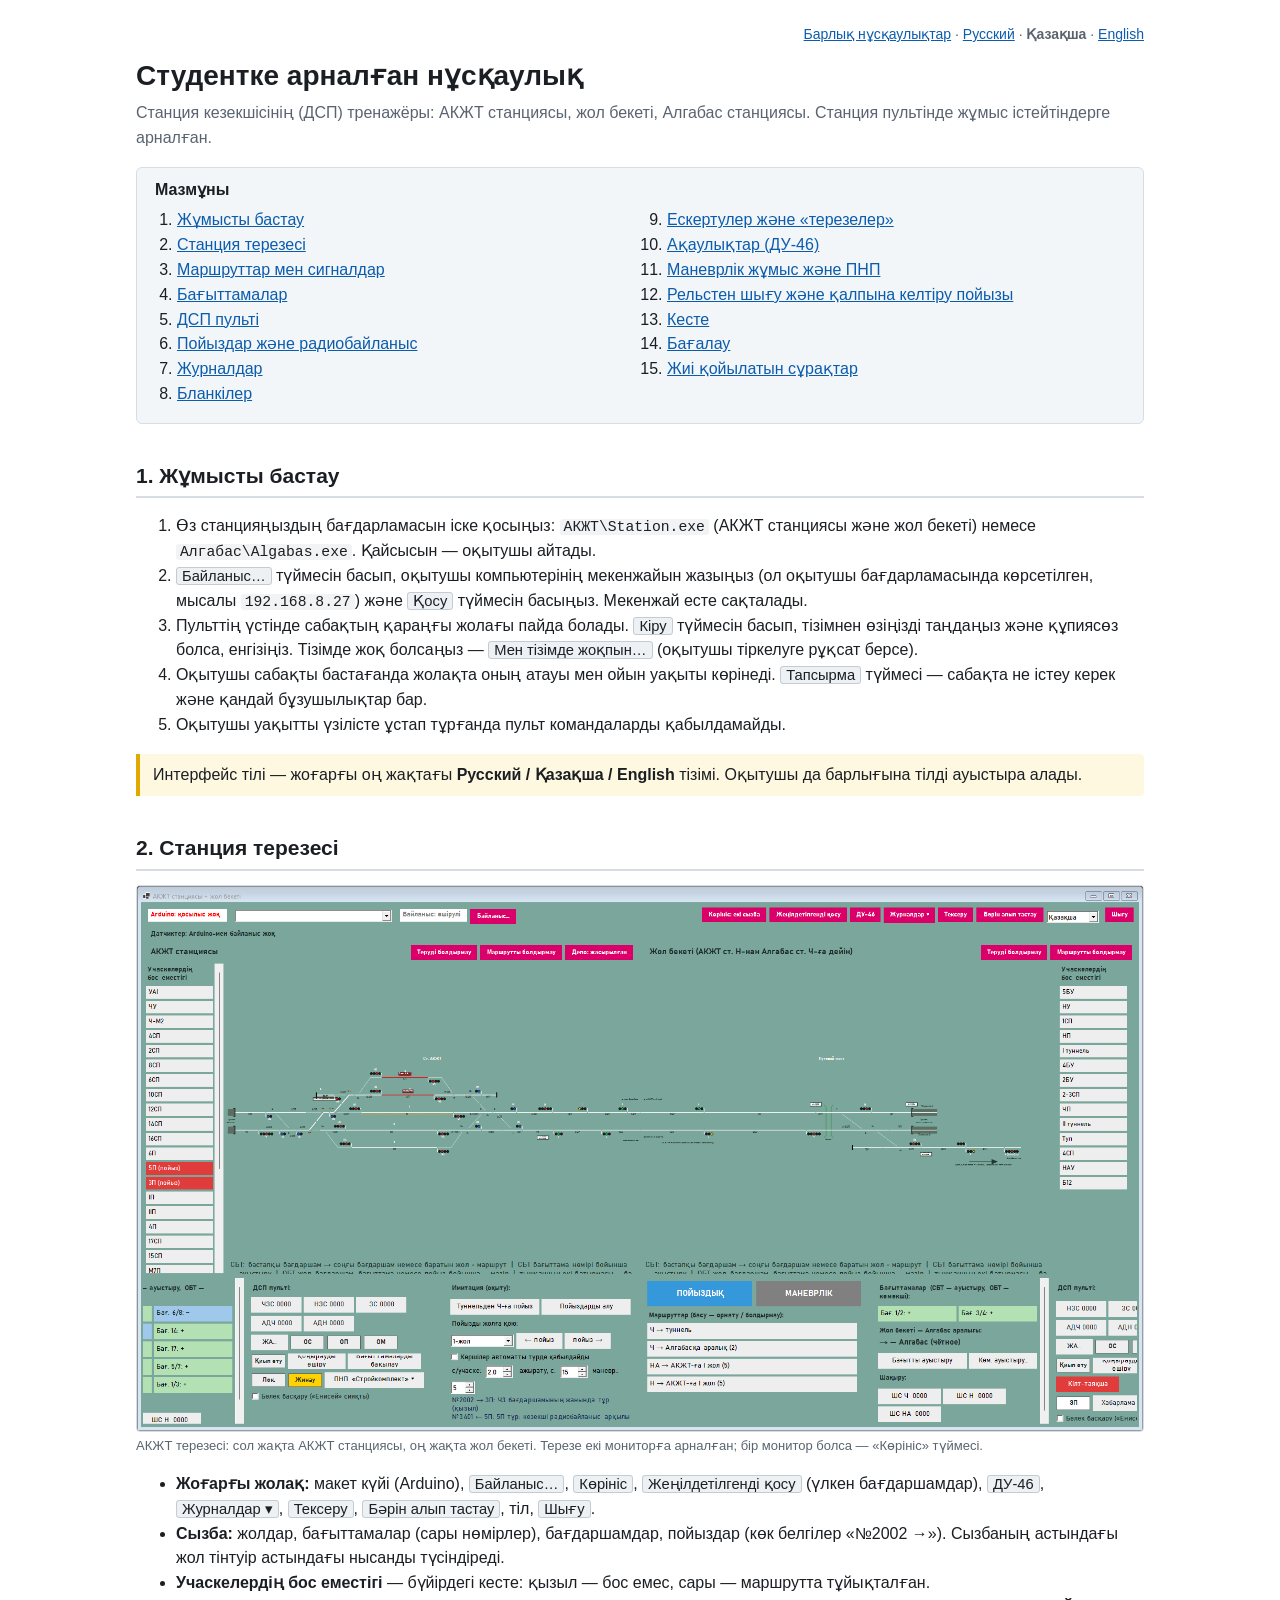
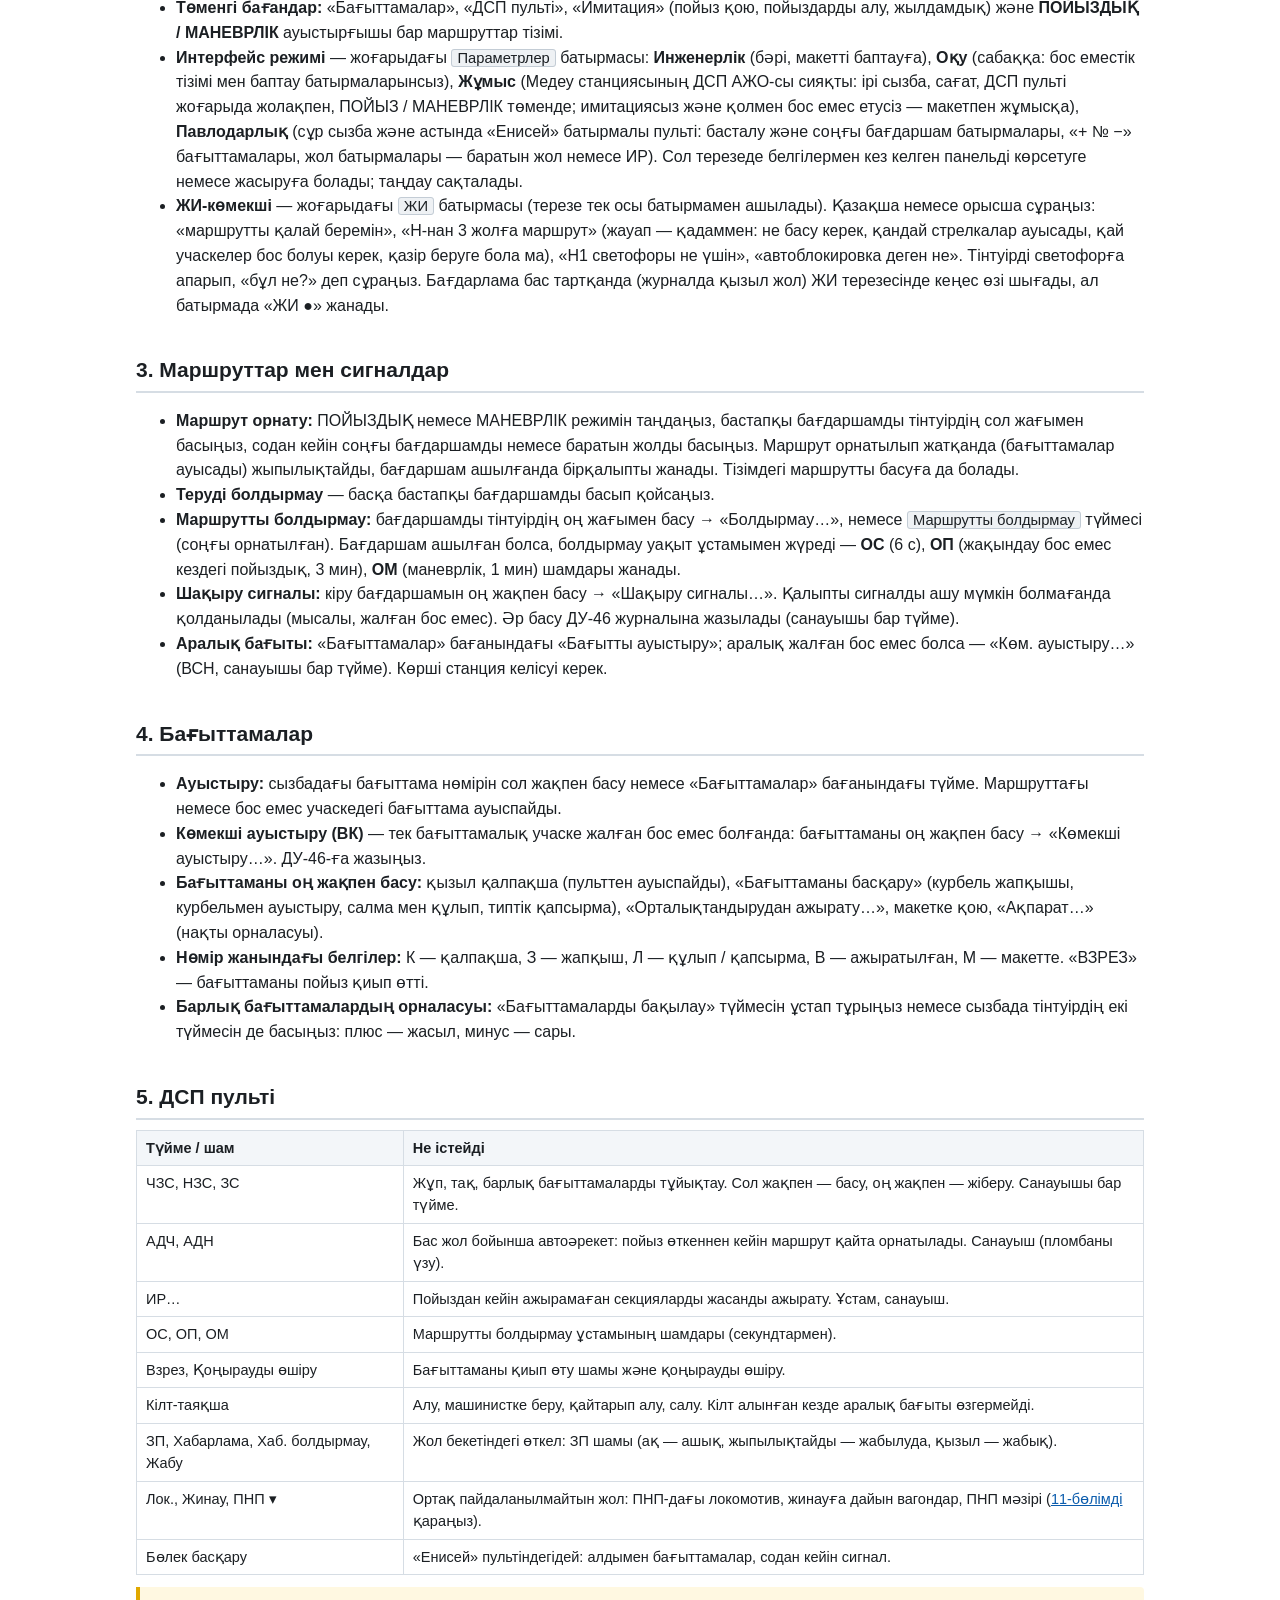
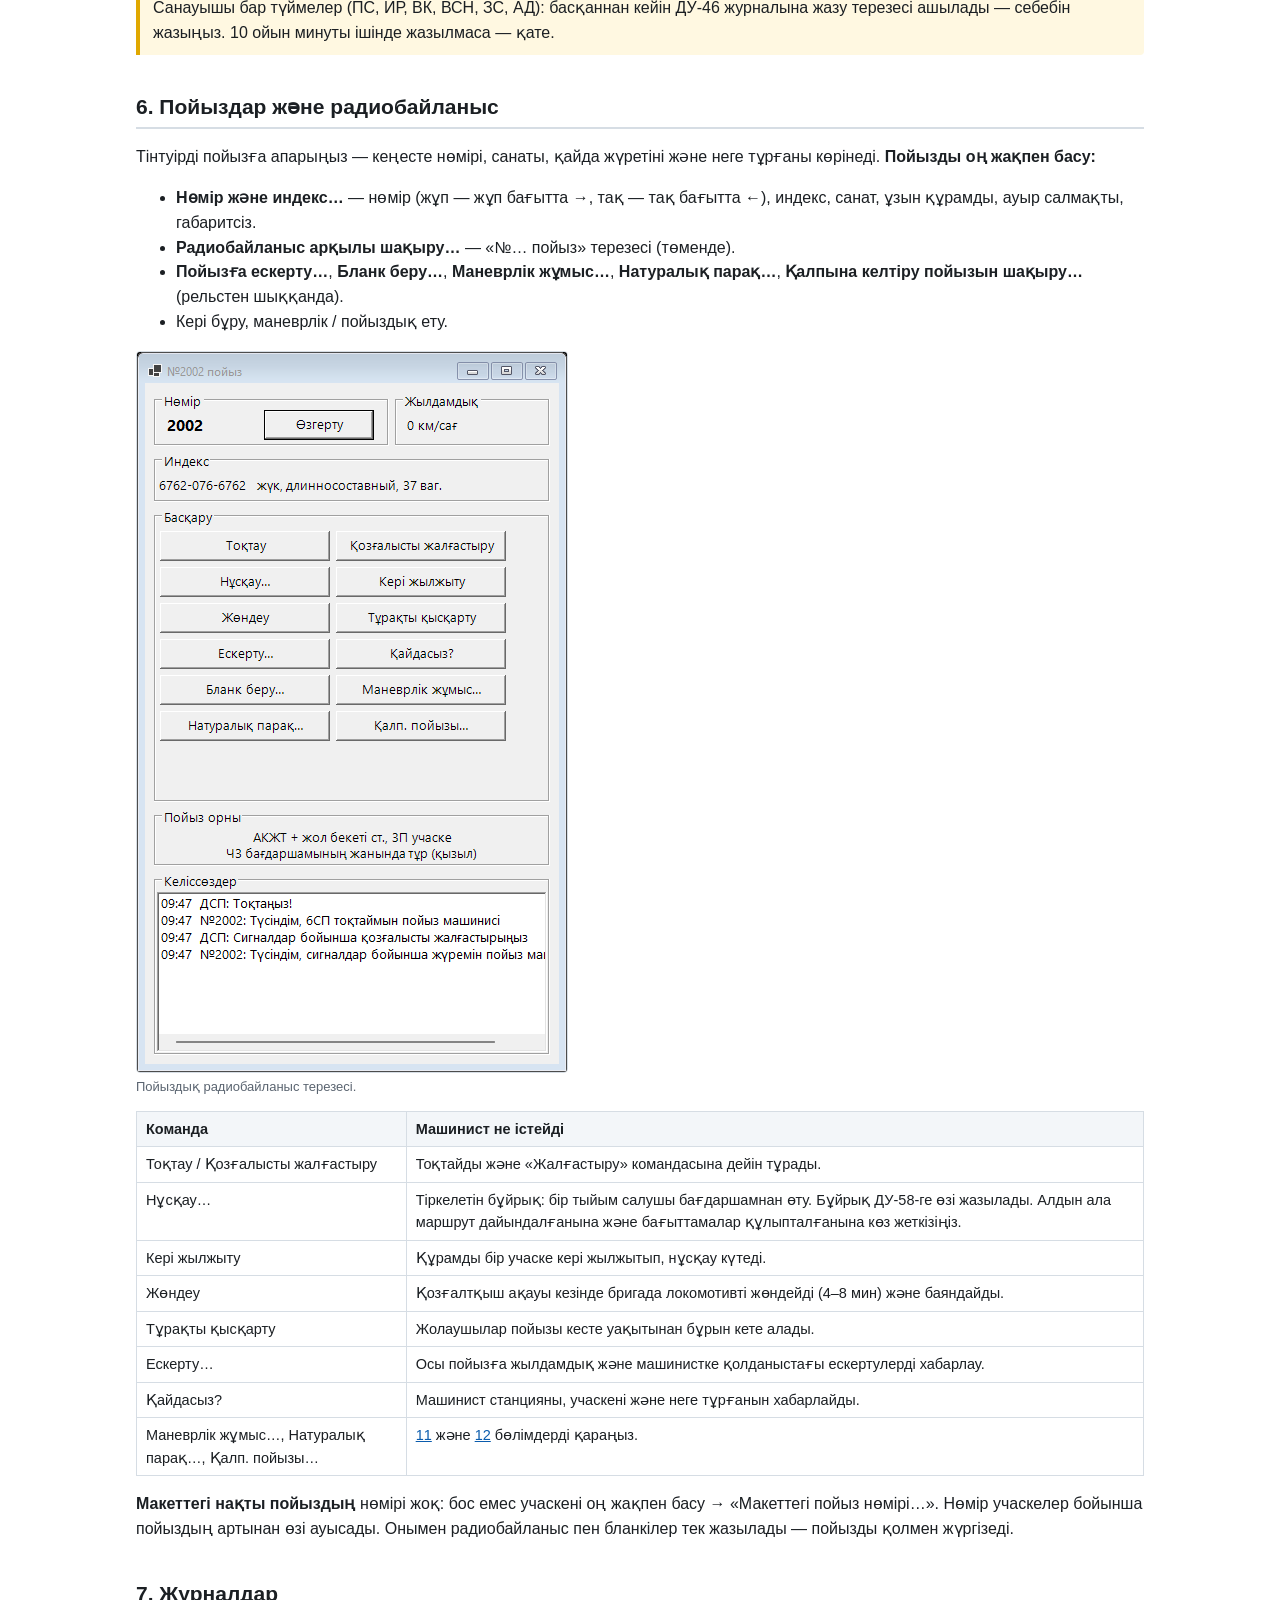
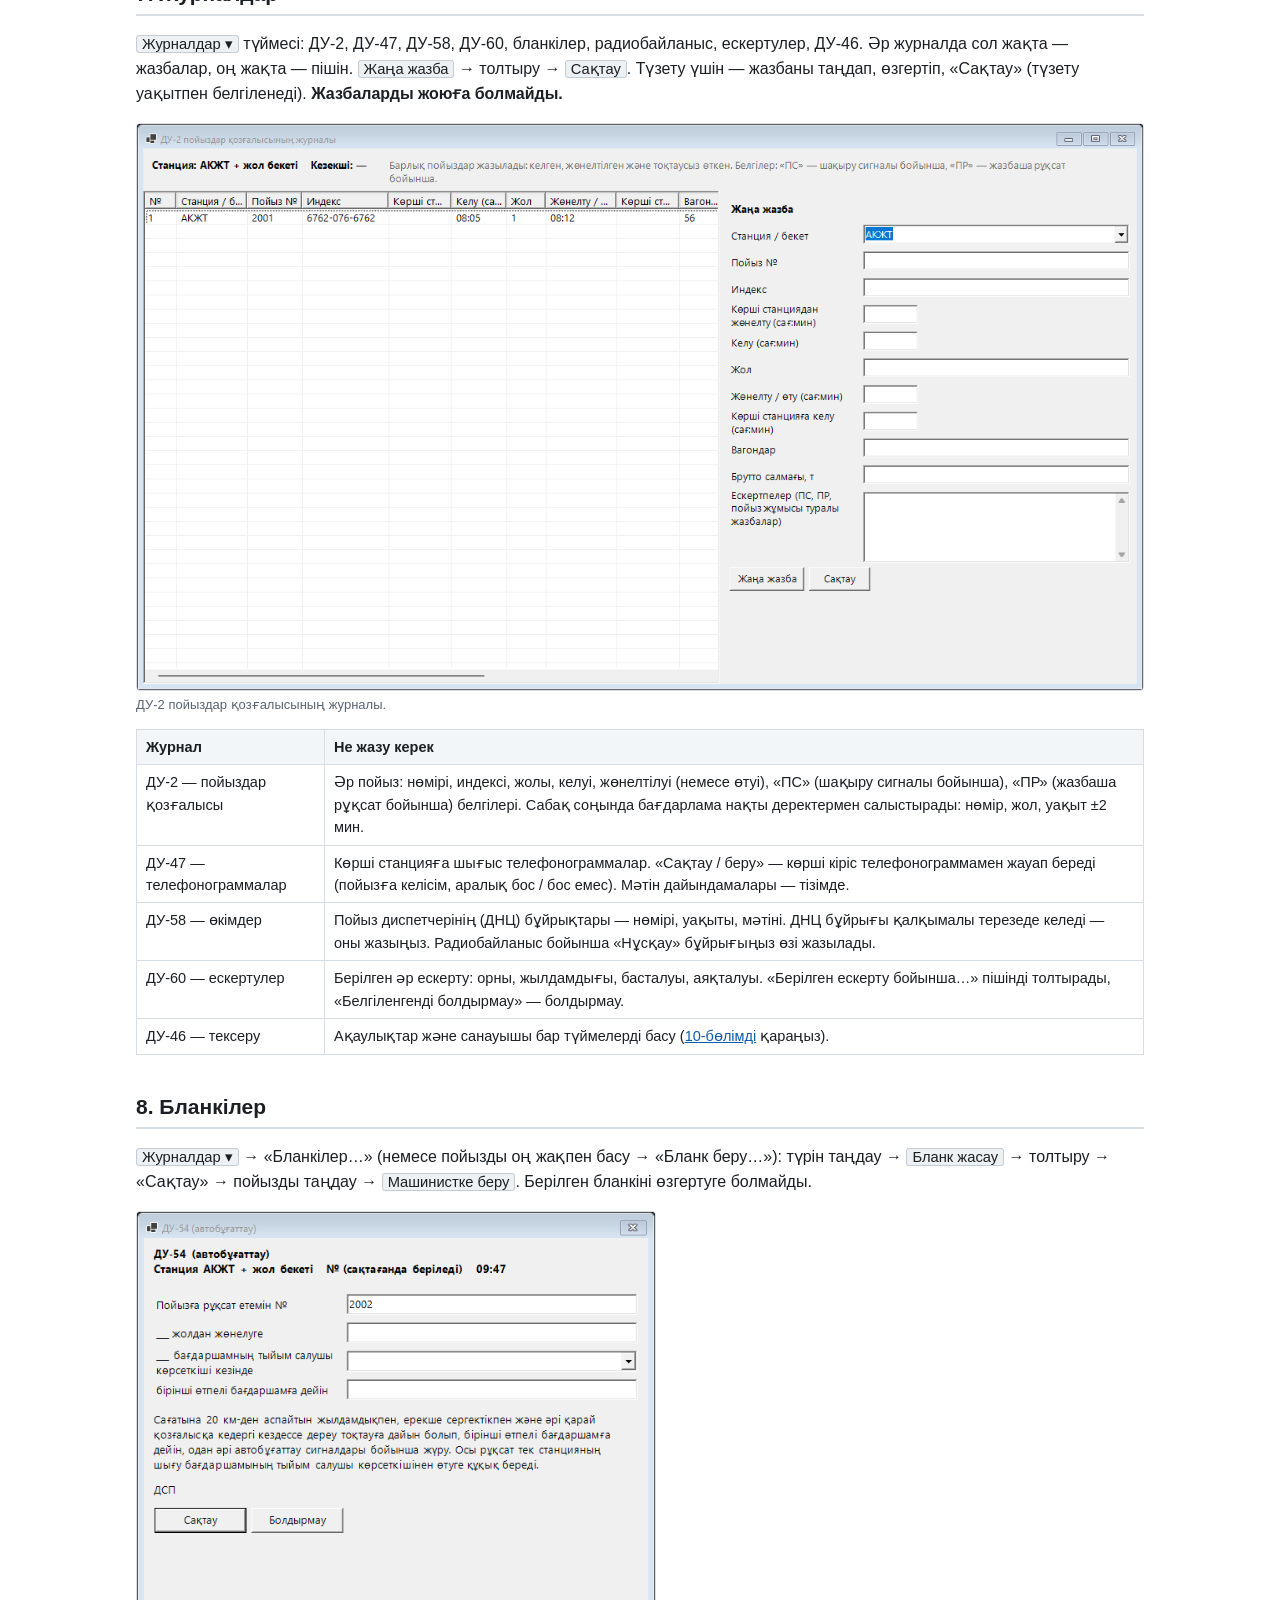
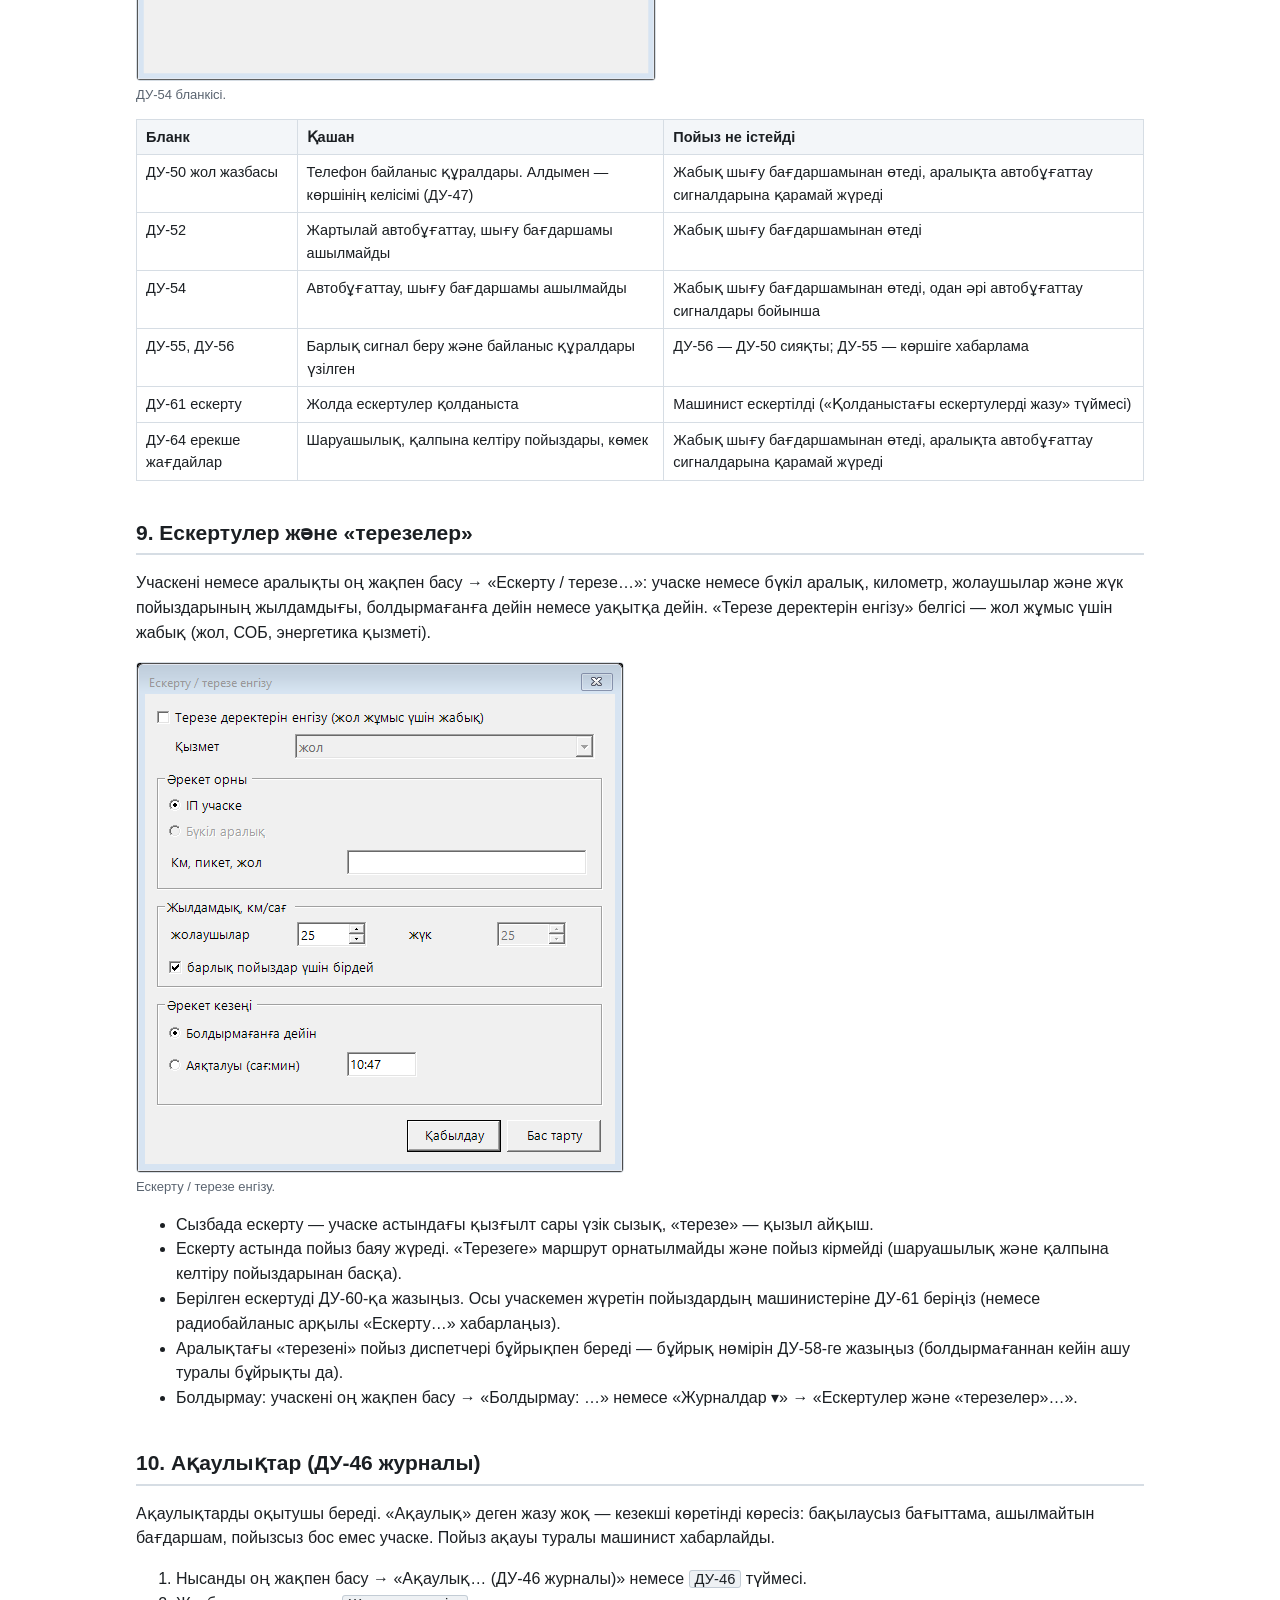
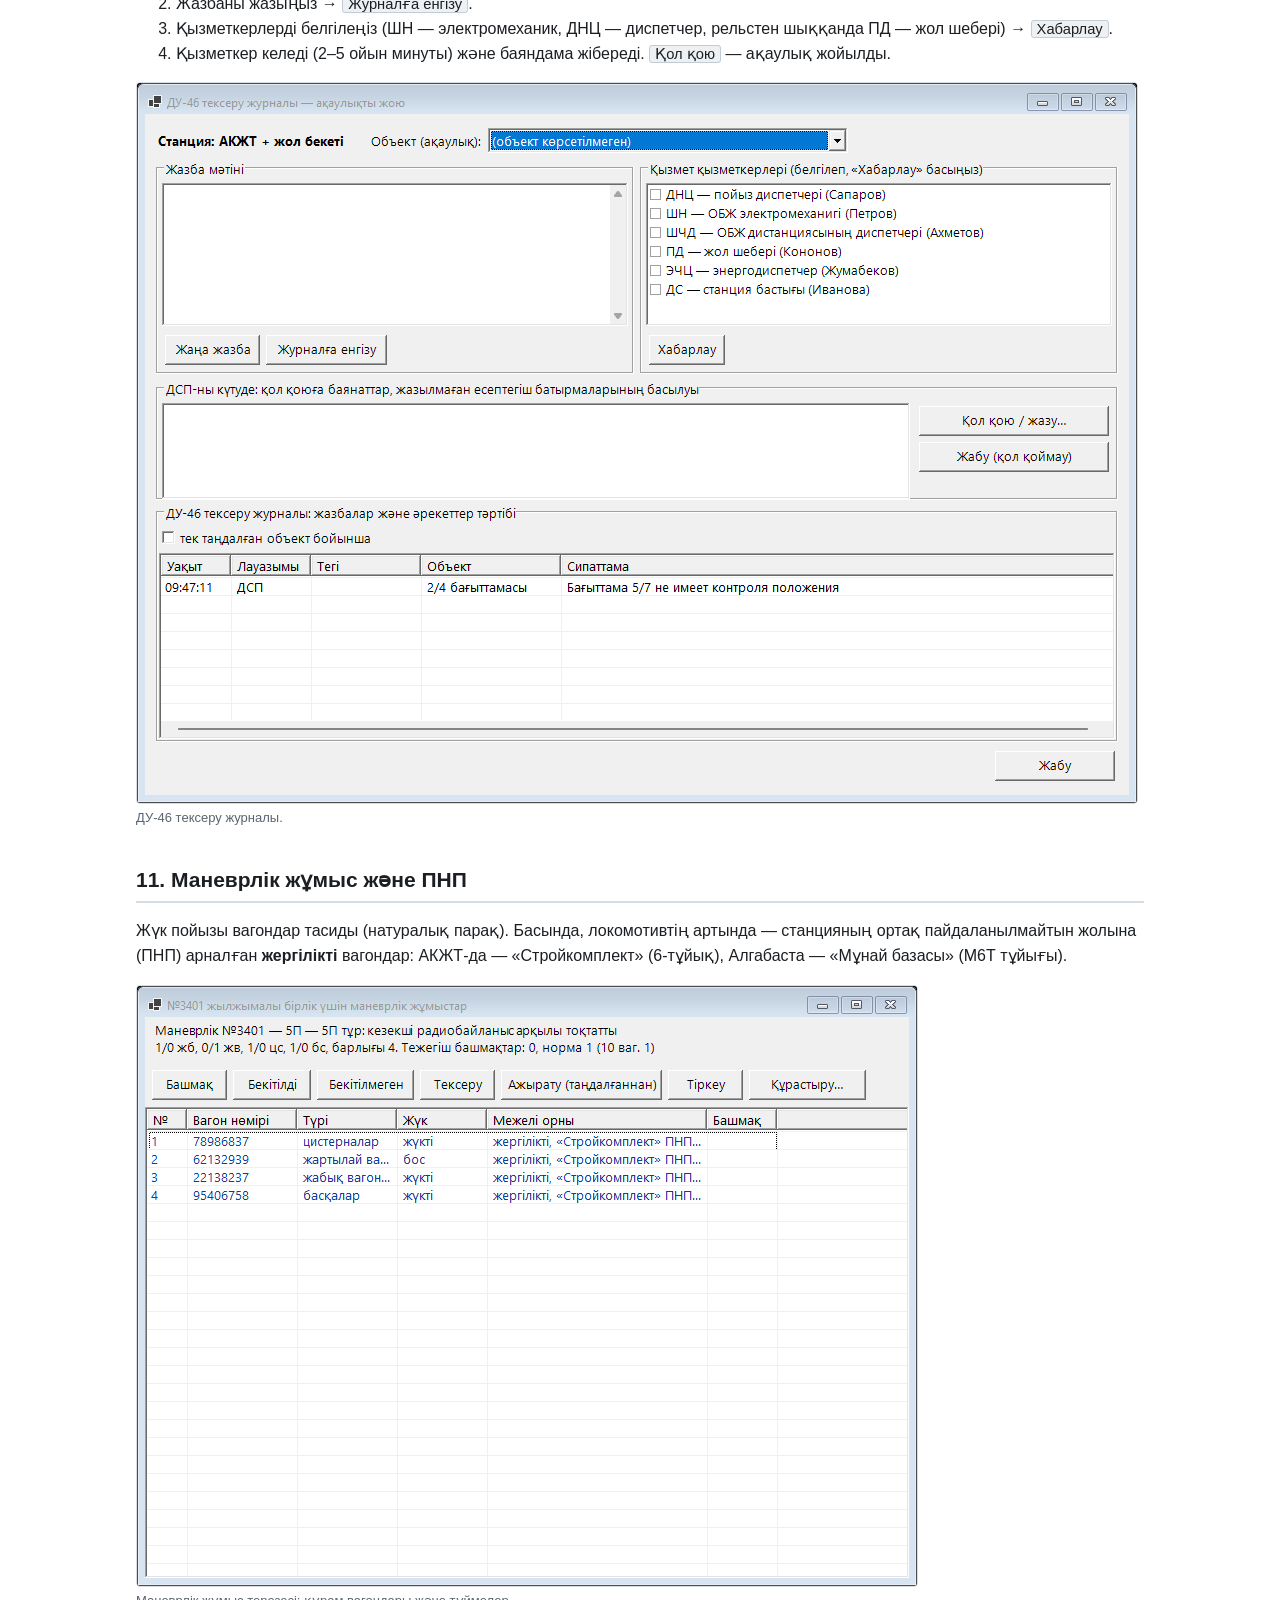
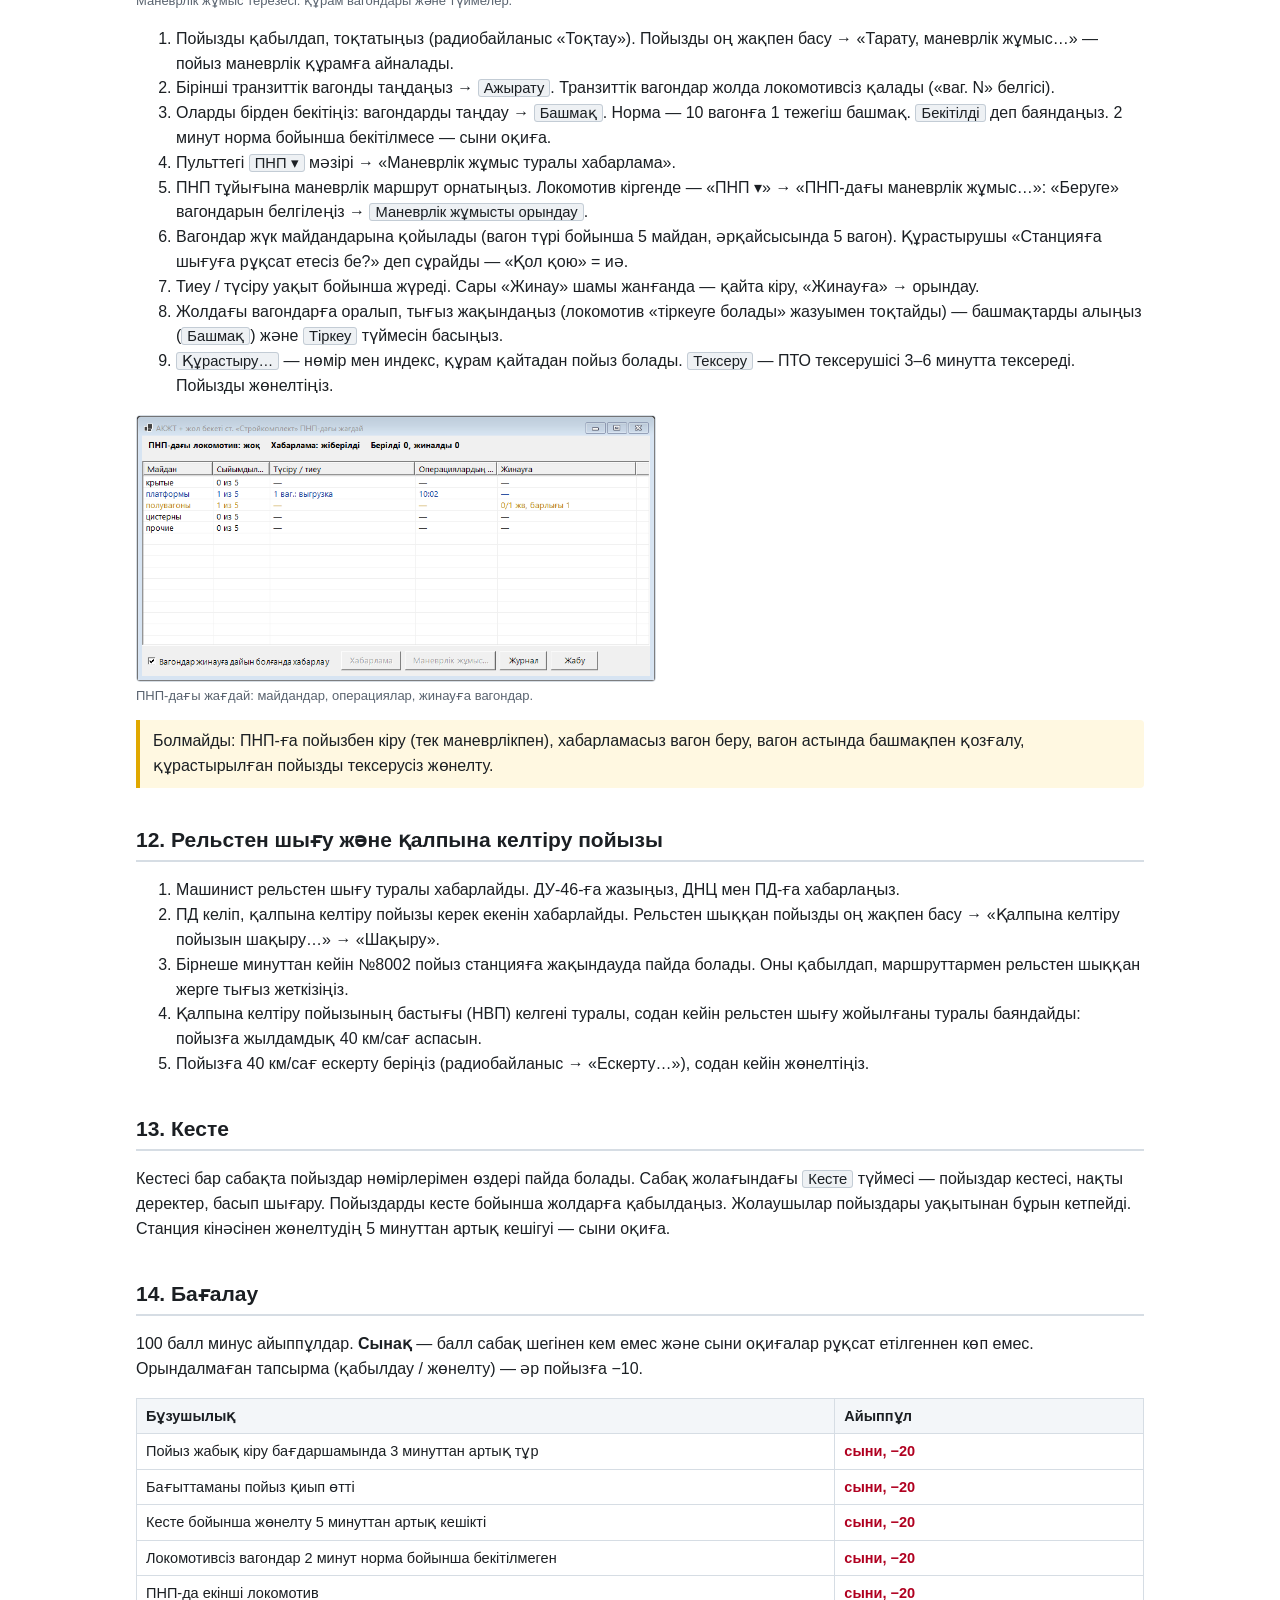
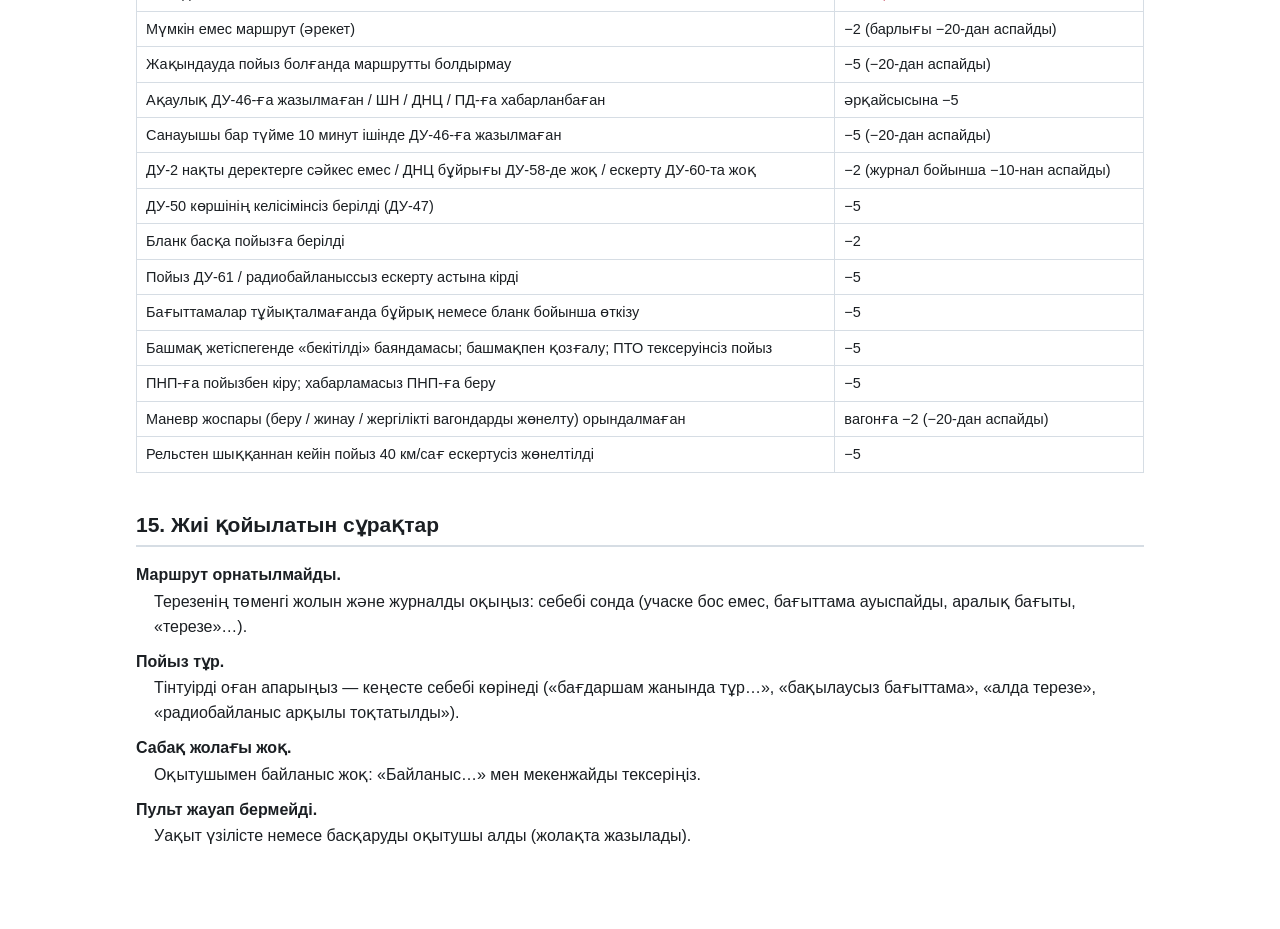
==== commit 57147cf5: "Изменено баги при смене языка, нестыковка в виде обе схемы, убраны ненужные кнопки в рабочем интерфе" ====
--- a/Последняя программа/arnur/готовая_программа/Инструкции/student_kk.html
+++ b/Последняя программа/arnur/готовая_программа/Инструкции/student_kk.html
@@ -49,7 +49,7 @@
 <li><b>Учаскелердің бос еместігі</b> — бүйірдегі кесте: қызыл — бос емес, сары — маршрутта тұйықталған.</li>
 <li><b>Төменгі бағандар:</b> «Бағыттамалар», «ДСП пульті», «Имитация» (пойыз қою, пойыздарды алу, жылдамдық) және <b>ПОЙЫЗДЫҚ / МАНЕВРЛІК</b> ауыстырғышы бар маршруттар тізімі.</li>
 <li><b>Интерфейс режимі</b> — жоғарыдағы <span class="btn">Параметрлер</span> батырмасы: <b>Инженерлік</b> (бәрі, макетті баптауға), <b>Оқу</b> (сабаққа: бос еместік тізімі мен баптау батырмаларынсыз), <b>Жұмыс</b> (Медеу станциясының ДСП АЖО-сы сияқты: ірі сызба, сағат, ДСП пульті жоғарыда жолақпен, ПОЙЫЗ / МАНЕВРЛІК төменде; имитациясыз және қолмен бос емес етусіз — макетпен жұмысқа), <b>Павлодарлық</b> (сұр сызба және астында «Енисей» батырмалы пульті: басталу және соңғы бағдаршам батырмалары, «+ № −» бағыттамалары, жол батырмалары — баратын жол немесе ИР). Сол терезеде белгілермен кез келген панельді көрсетуге немесе жасыруға болады; таңдау сақталады.</li>
-<li><b>ЖИ-көмекші</b> — жоғарыдағы <span class="btn">ЖИ</span> батырмасы (оқу және павлодар режимдерінде терезе өзі ашылады). Қазақша немесе орысша сұраңыз: «маршрутты қалай беремін», «Н-нан 3 жолға маршрут» (жауап — қадаммен: не басу керек, қандай стрелкалар ауысады, қай учаскелер бос болуы керек, қазір беруге бола ма), «Н1 светофоры не үшін», «автоблокировка деген не». Тінтуірді светофорға апарып, «бұл не?» деп сұраңыз. Бағдарлама бас тартқанда (журналда қызыл жол) ЖИ терезесінде кеңес өзі шығады.</li>
+<li><b>ЖИ-көмекші</b> — жоғарыдағы <span class="btn">ЖИ</span> батырмасы (терезе тек осы батырмамен ашылады). Қазақша немесе орысша сұраңыз: «маршрутты қалай беремін», «Н-нан 3 жолға маршрут» (жауап — қадаммен: не басу керек, қандай стрелкалар ауысады, қай учаскелер бос болуы керек, қазір беруге бола ма), «Н1 светофоры не үшін», «автоблокировка деген не». Тінтуірді светофорға апарып, «бұл не?» деп сұраңыз. Бағдарлама бас тартқанда (журналда қызыл жол) ЖИ терезесінде кеңес өзі шығады, ал батырмада «ЖИ ●» жанады.</li>
 </ul>
 
 <h2 id="routes">3. Маршруттар мен сигналдар</h2>
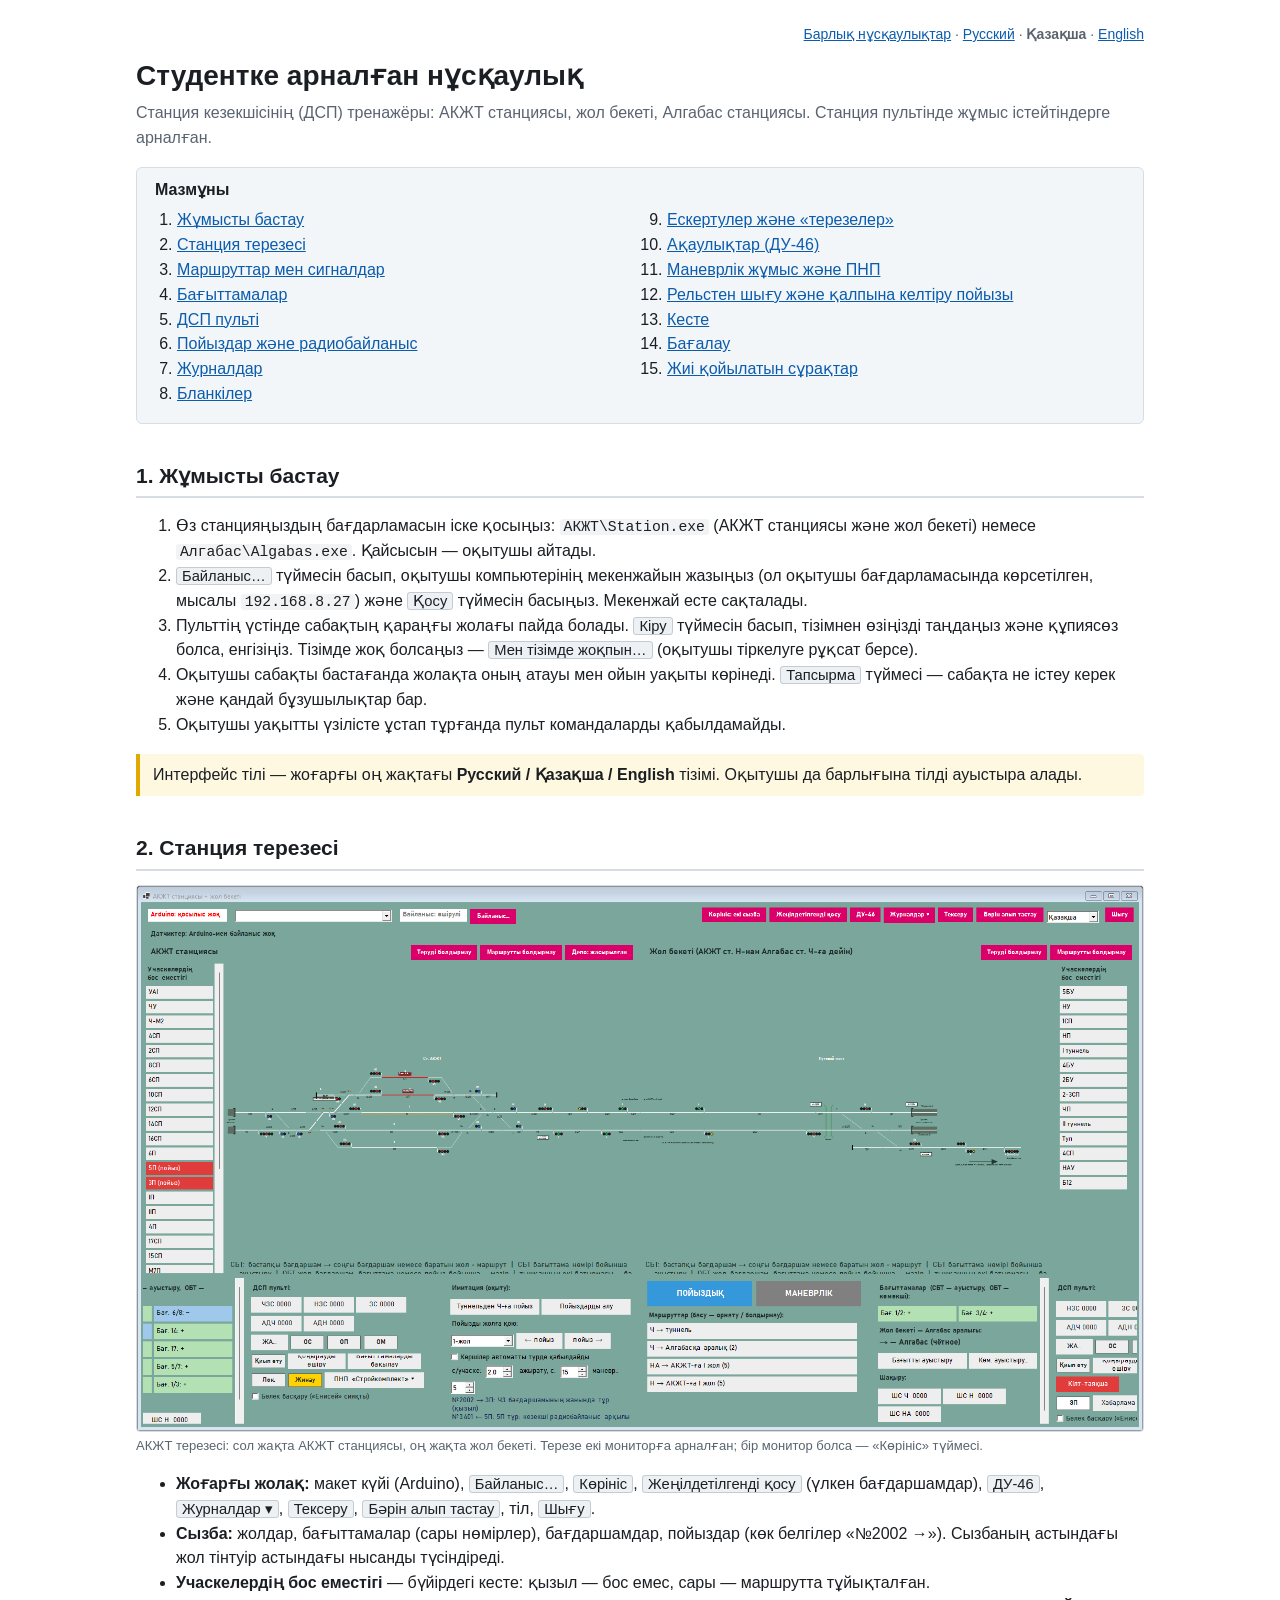
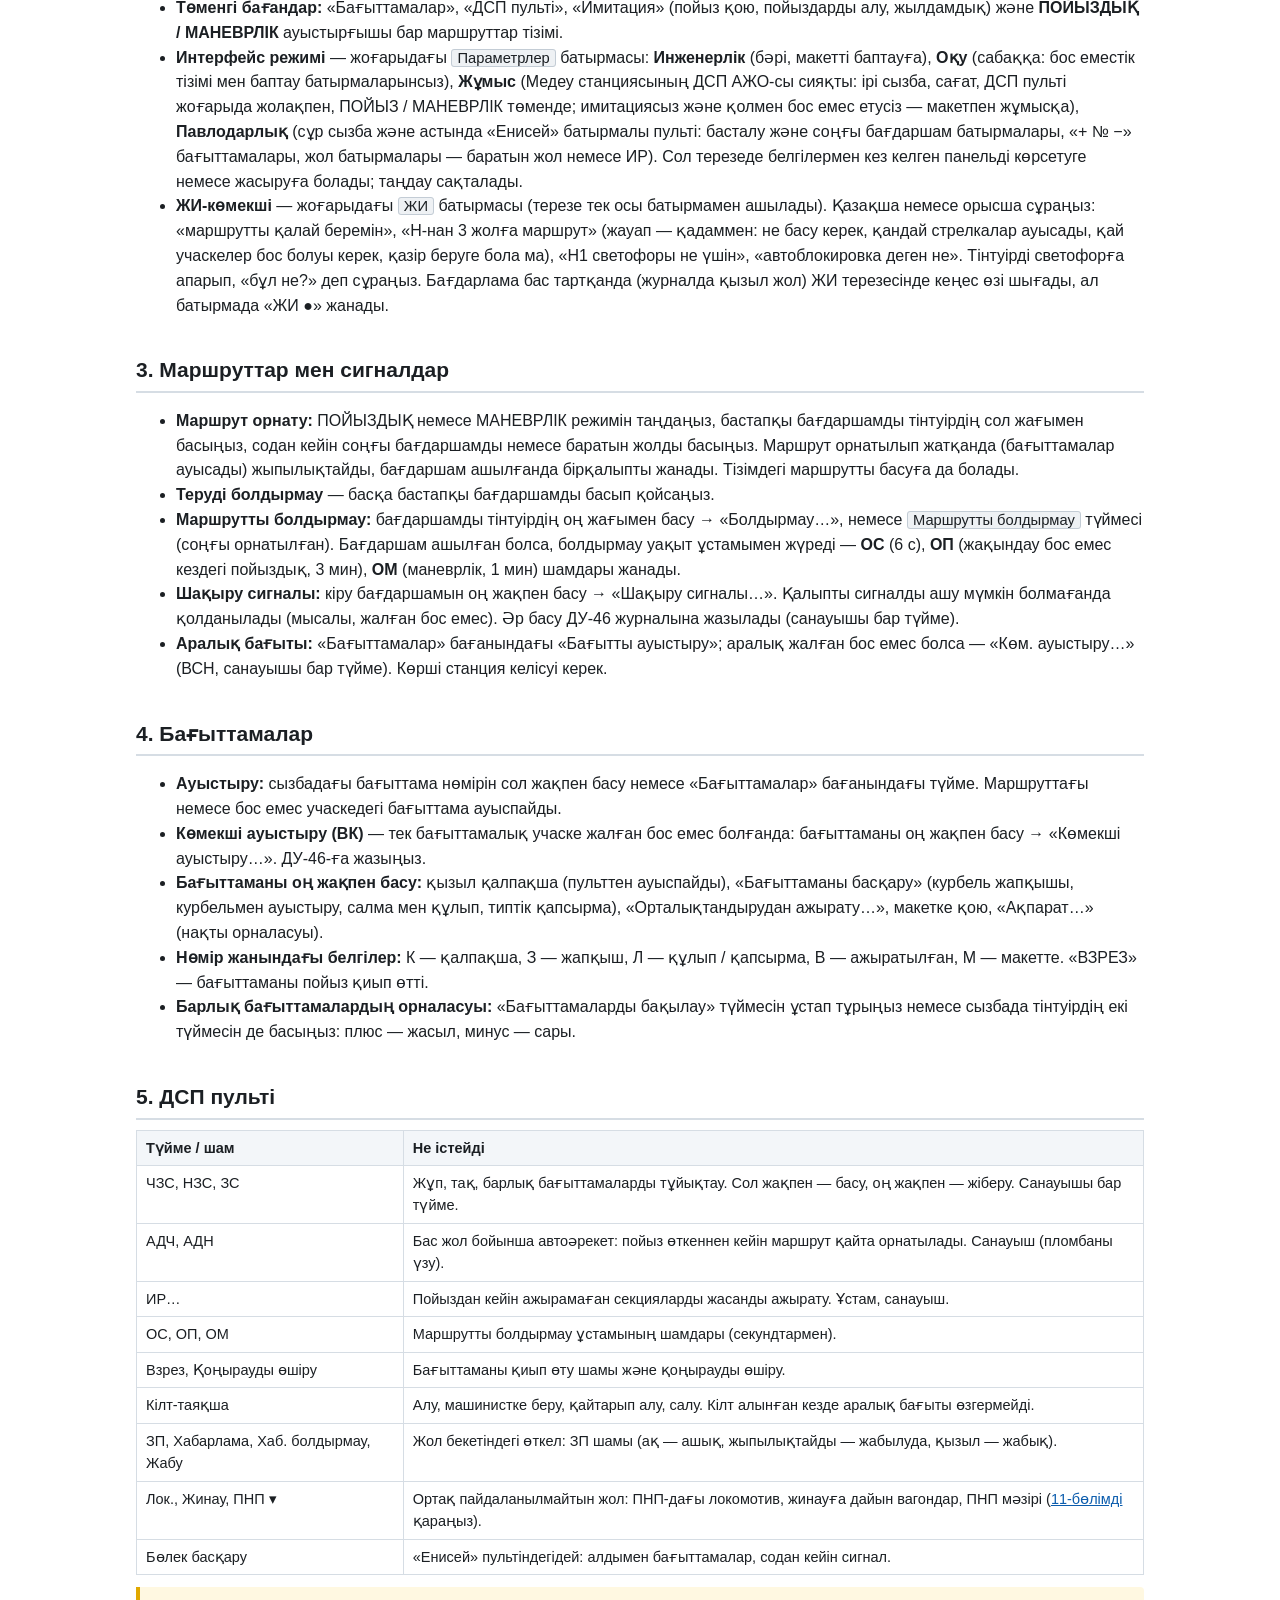
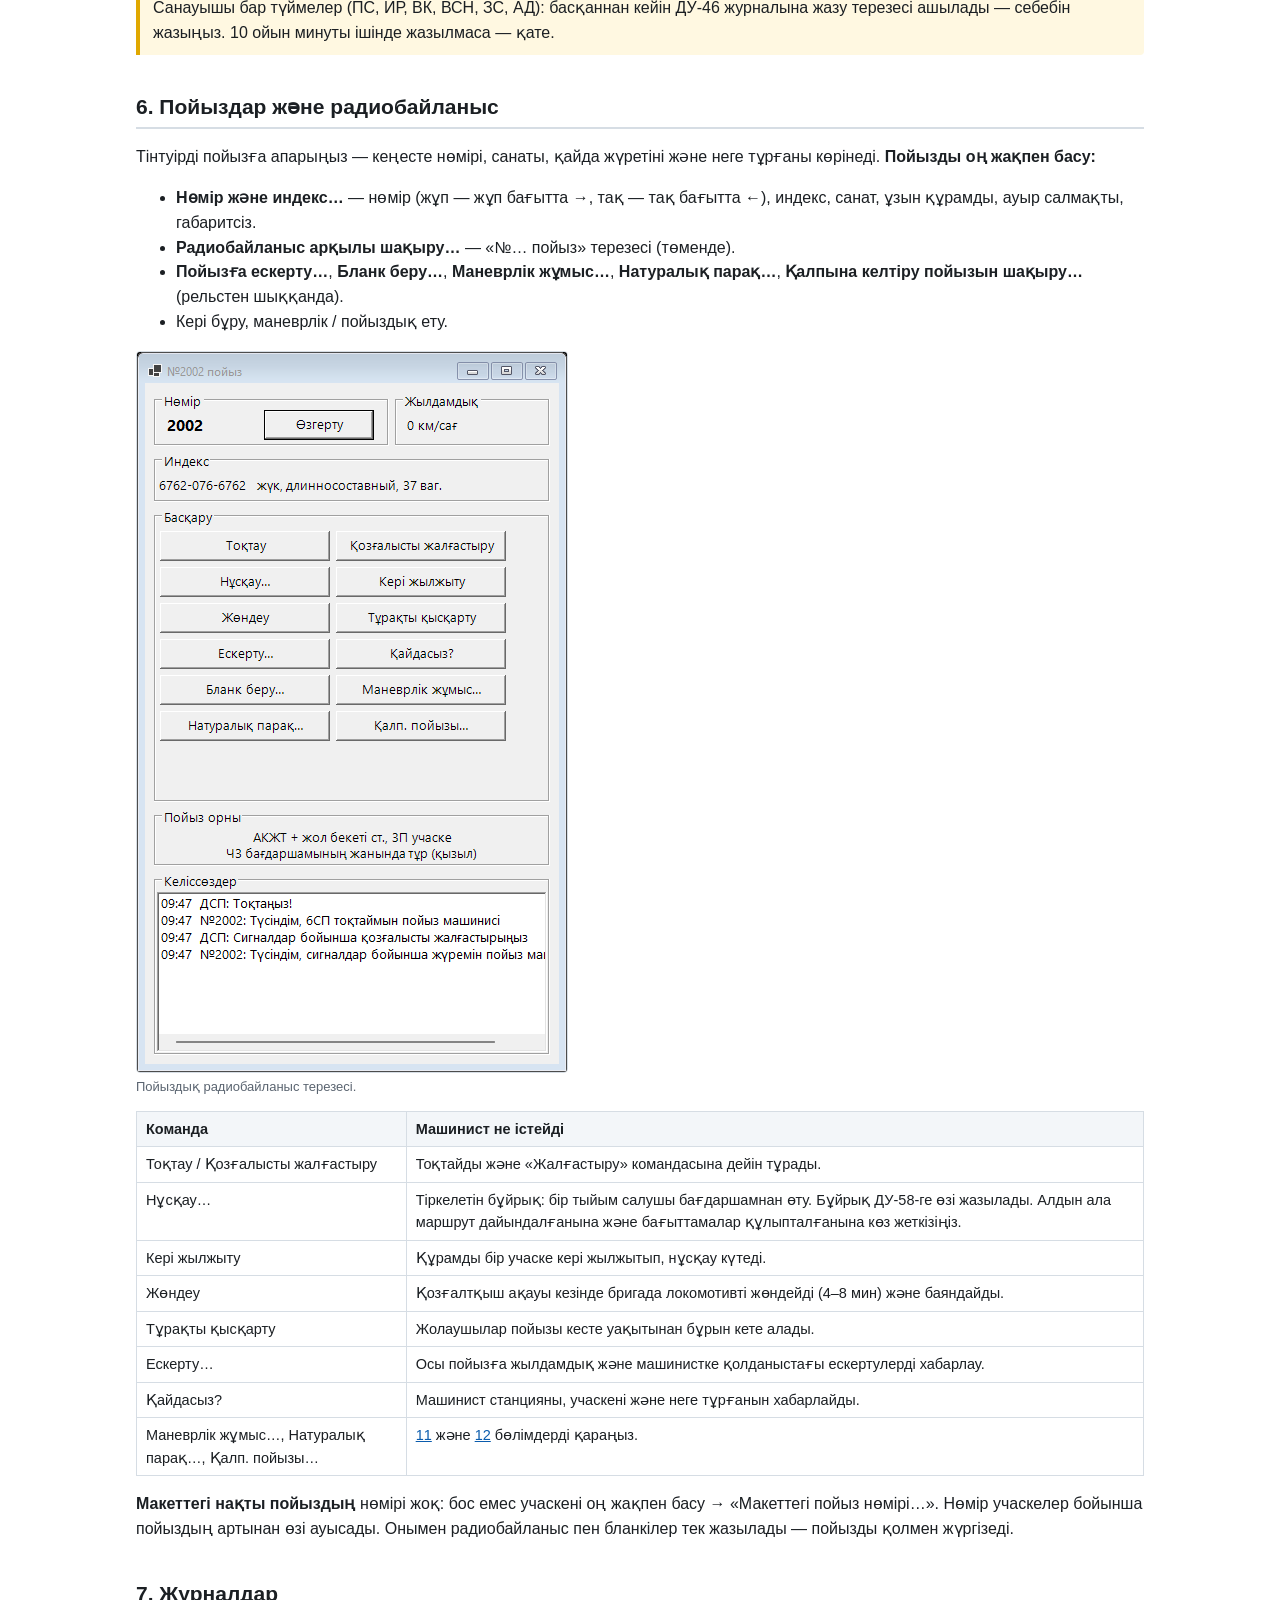
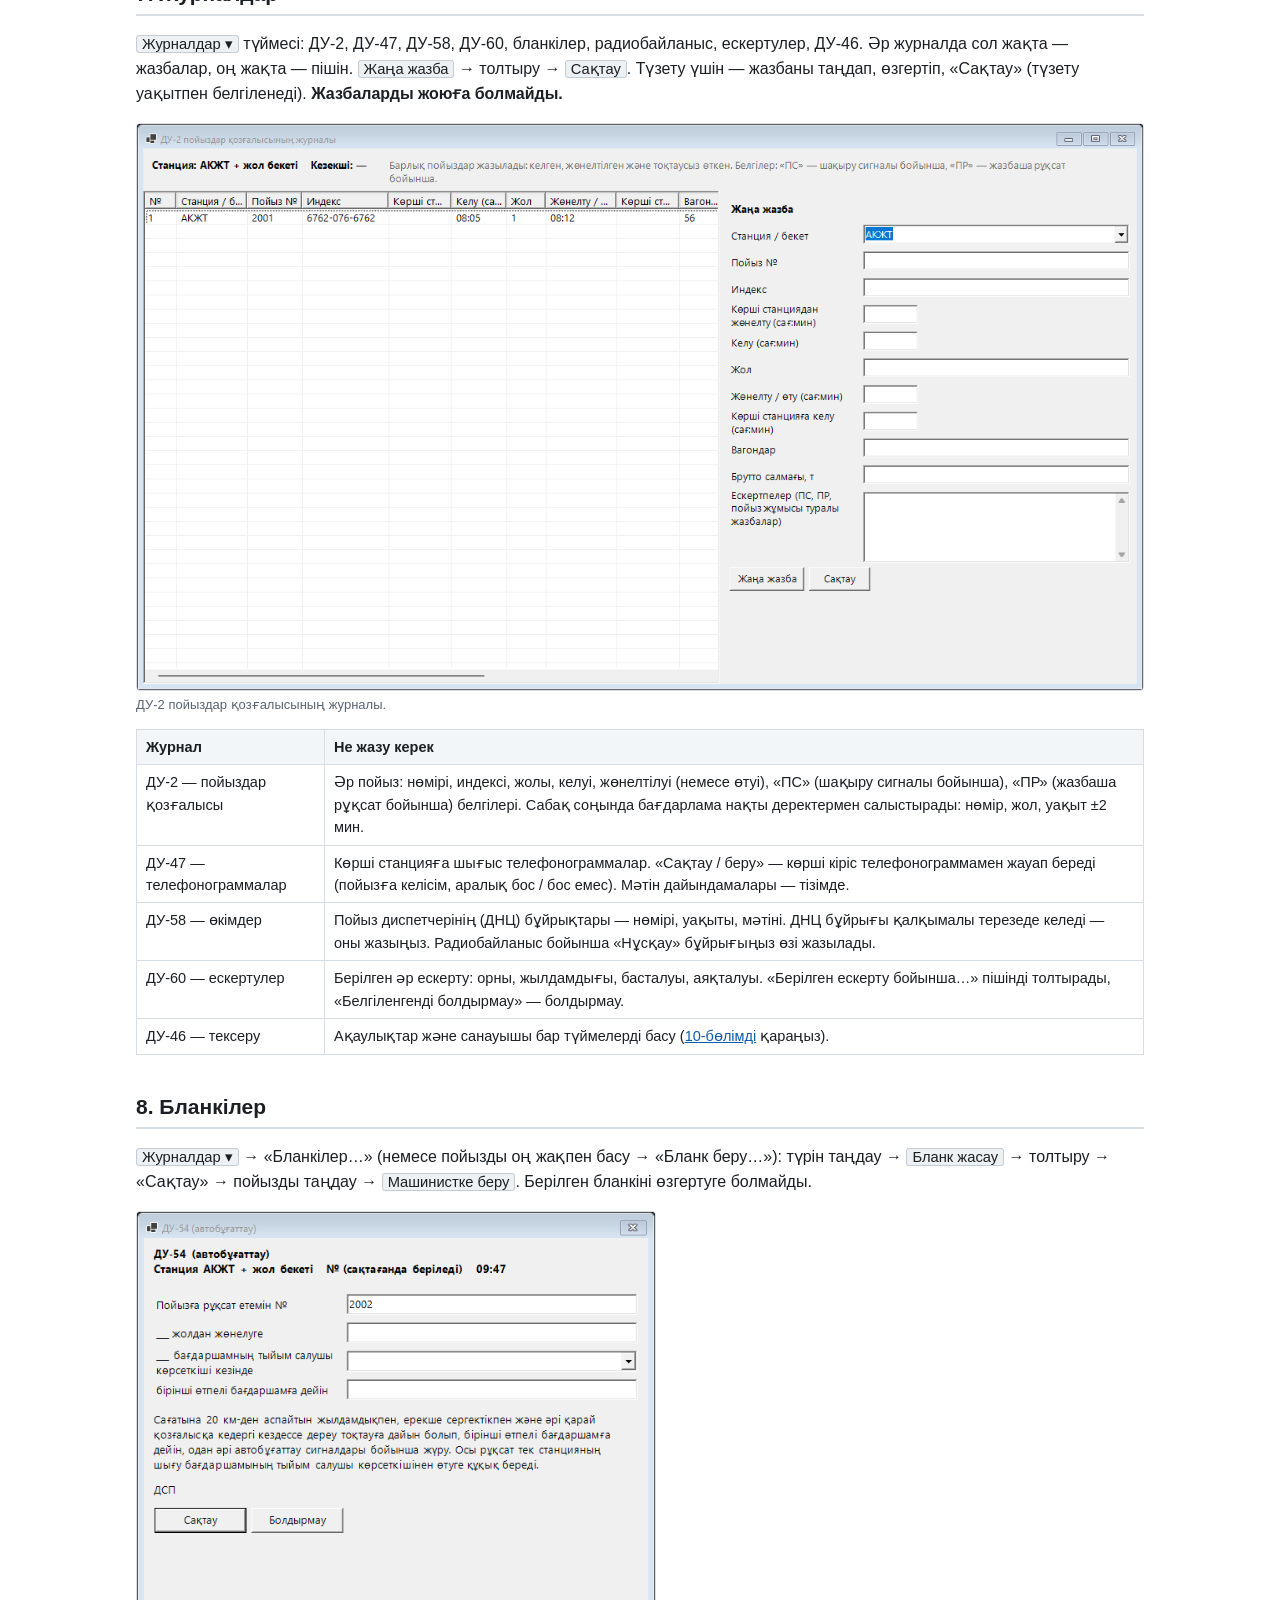
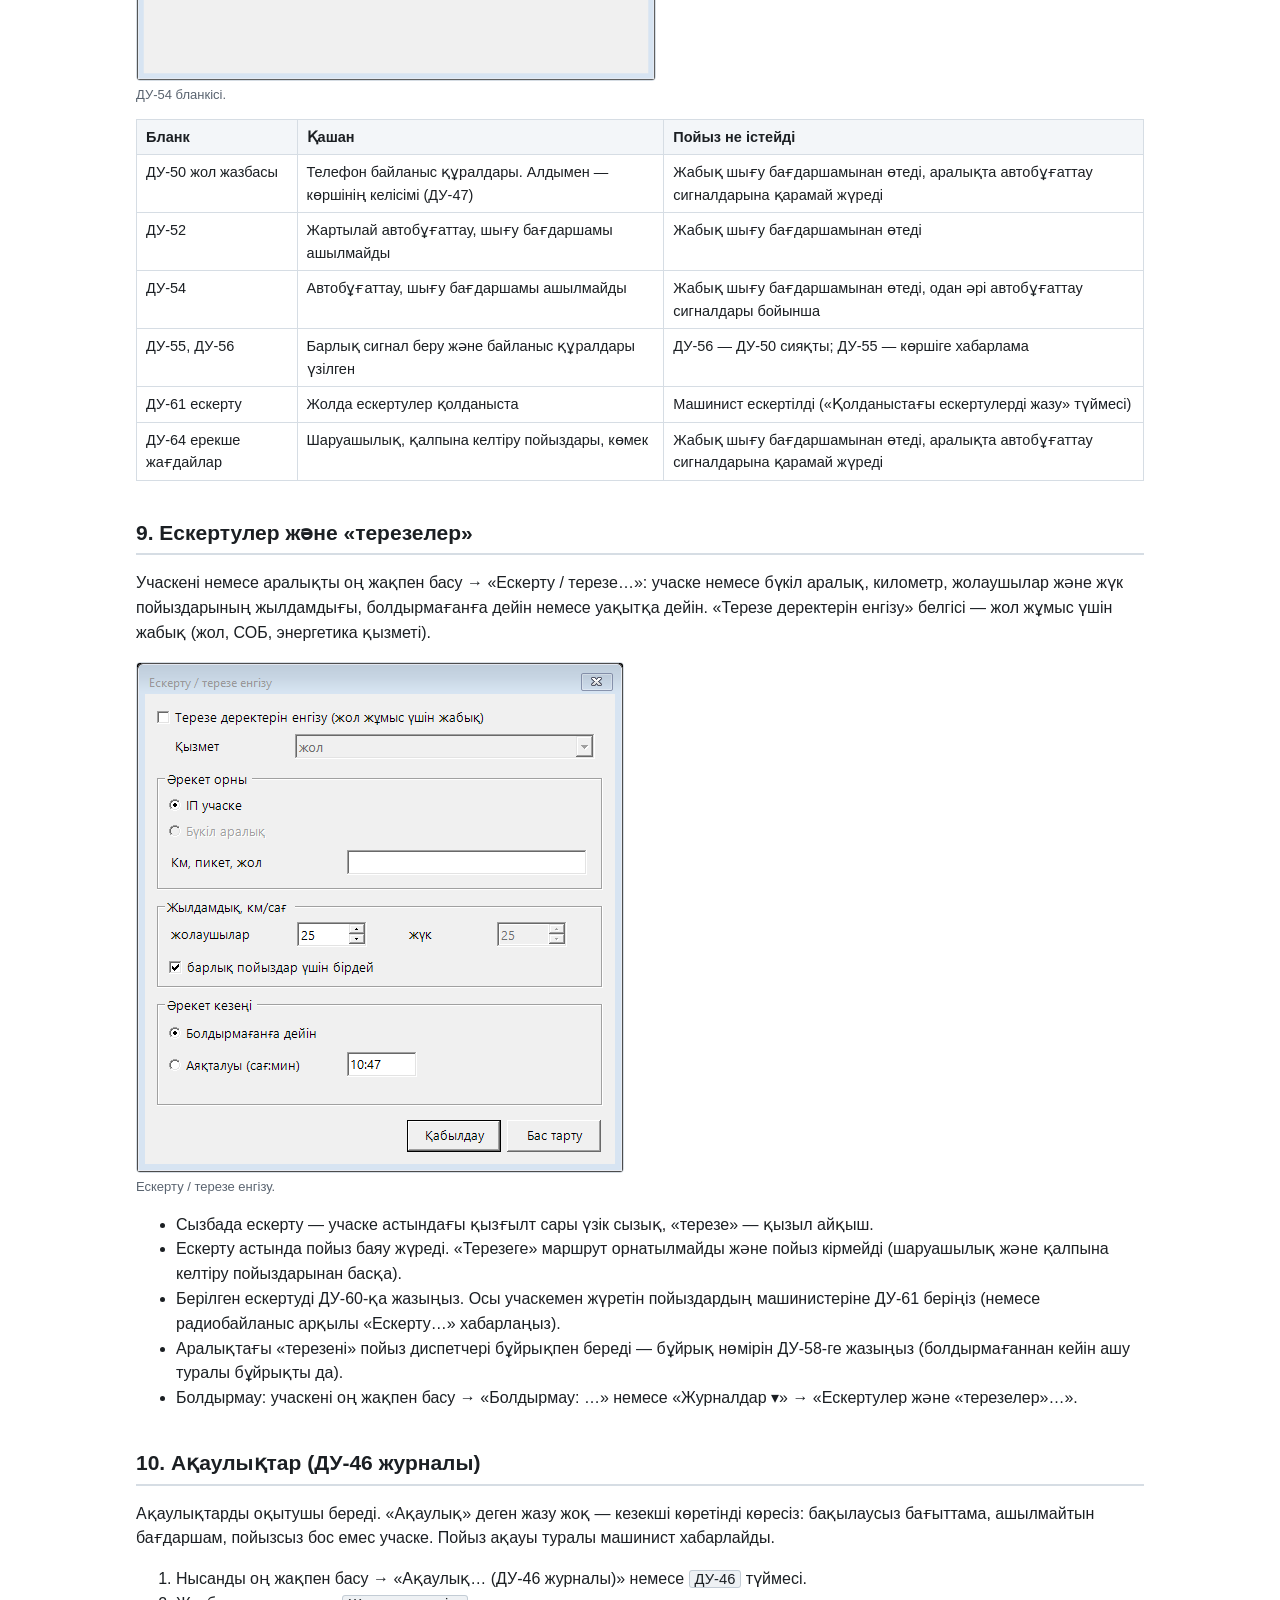
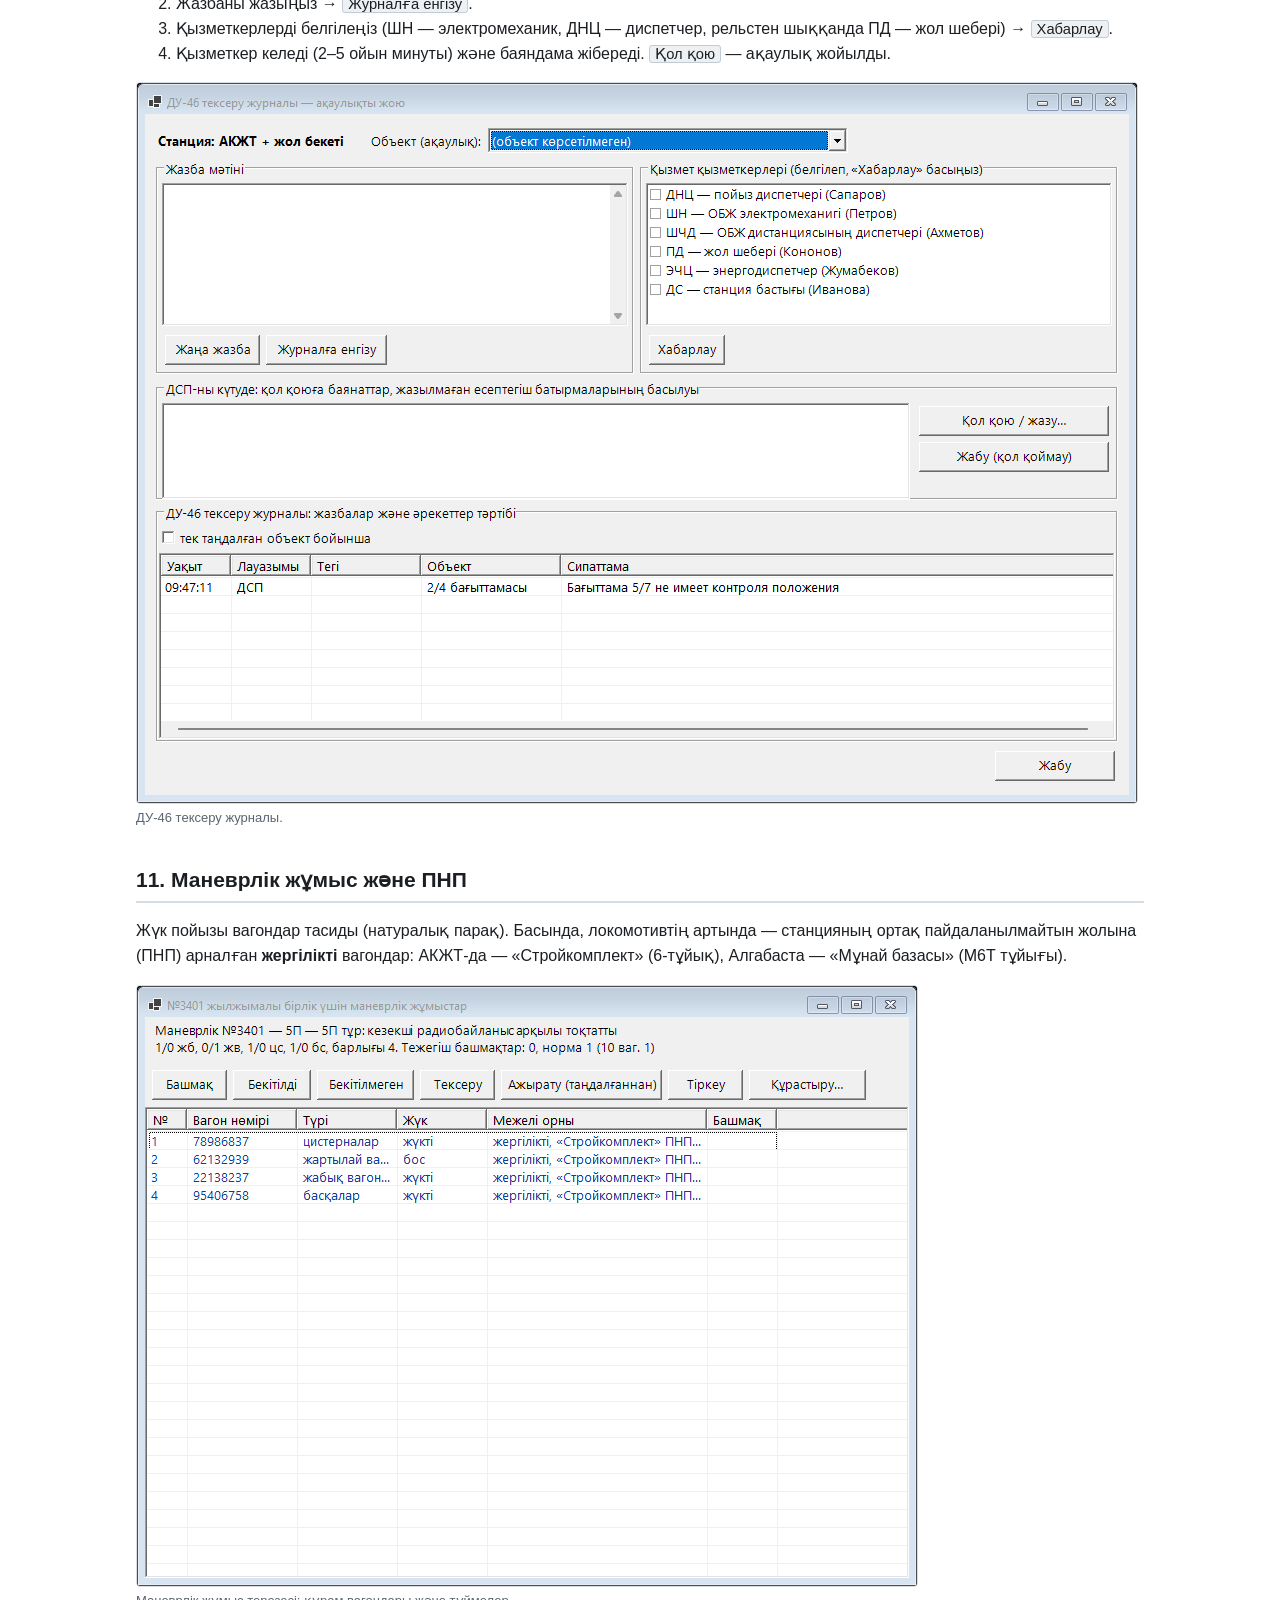
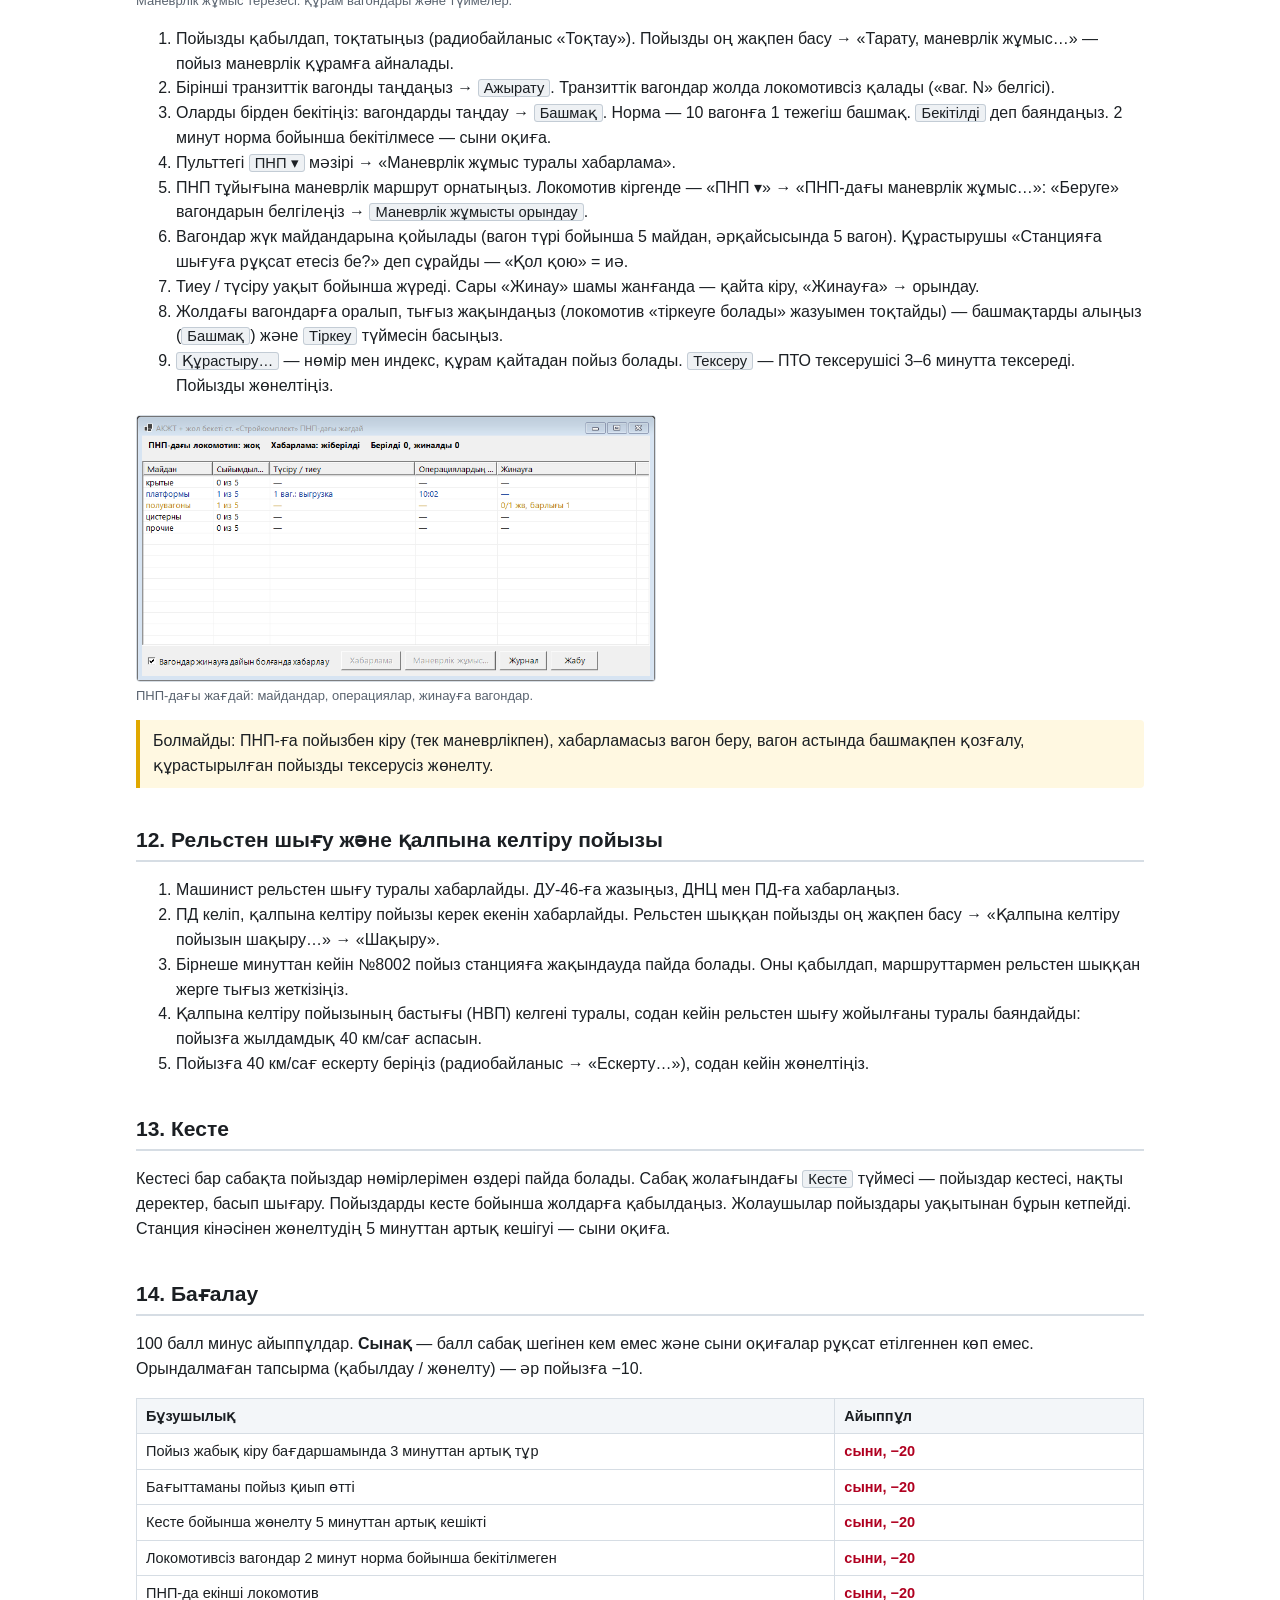
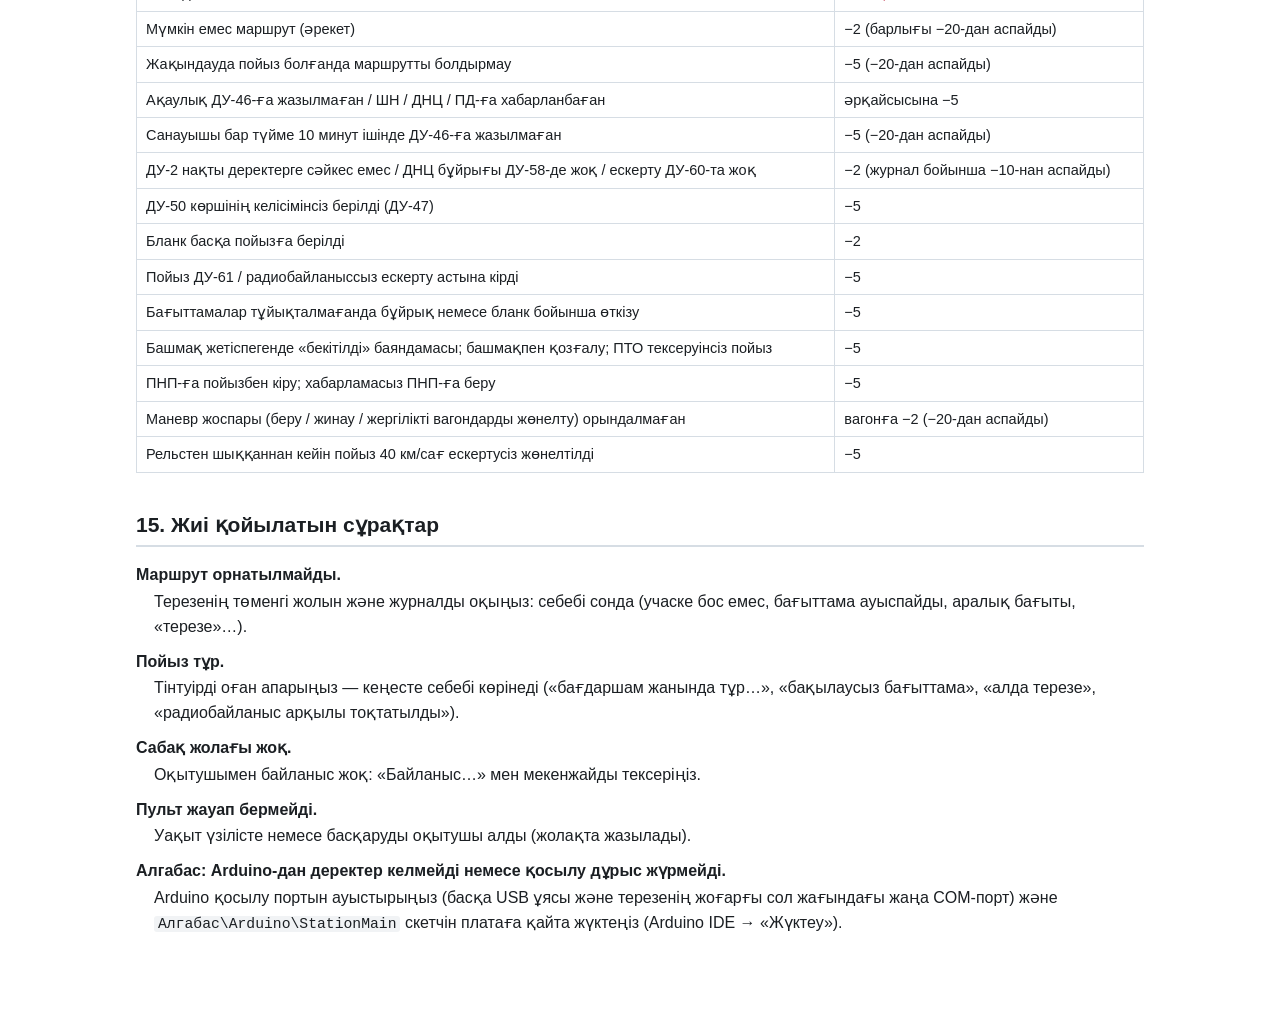
==== commit 2d02c538: "Сортировочная 1.4, окно «Разработчики», учебный режим в ДНЦ - Сортировочная 1.4: варианты Учебный / " ====
--- a/Последняя программа/arnur/готовая_программа/Инструкции/student_kk.html
+++ b/Последняя программа/arnur/готовая_программа/Инструкции/student_kk.html
@@ -212,6 +212,7 @@
 <dt>Пойыз тұр.</dt><dd>Тінтуірді оған апарыңыз — кеңесте себебі көрінеді («бағдаршам жанында тұр…», «бақылаусыз бағыттама», «алда терезе», «радиобайланыс арқылы тоқтатылды»).</dd>
 <dt>Сабақ жолағы жоқ.</dt><dd>Оқытушымен байланыс жоқ: «Байланыс…» мен мекенжайды тексеріңіз.</dd>
 <dt>Пульт жауап бермейді.</dt><dd>Уақыт үзілісте немесе басқаруды оқытушы алды (жолақта жазылады).</dd>
+<dt>Алгабас: Arduino-дан деректер келмейді немесе қосылу дұрыс жүрмейді.</dt><dd>Arduino қосылу портын ауыстырыңыз (басқа USB ұясы және терезенің жоғарғы сол жағындағы жаңа COM-порт) және <code>Алгабас\Arduino\StationMain</code> скетчін платаға қайта жүктеңіз (Arduino IDE → «Жүктеу»).</dd>
 </dl>
 </main>
 </body>
